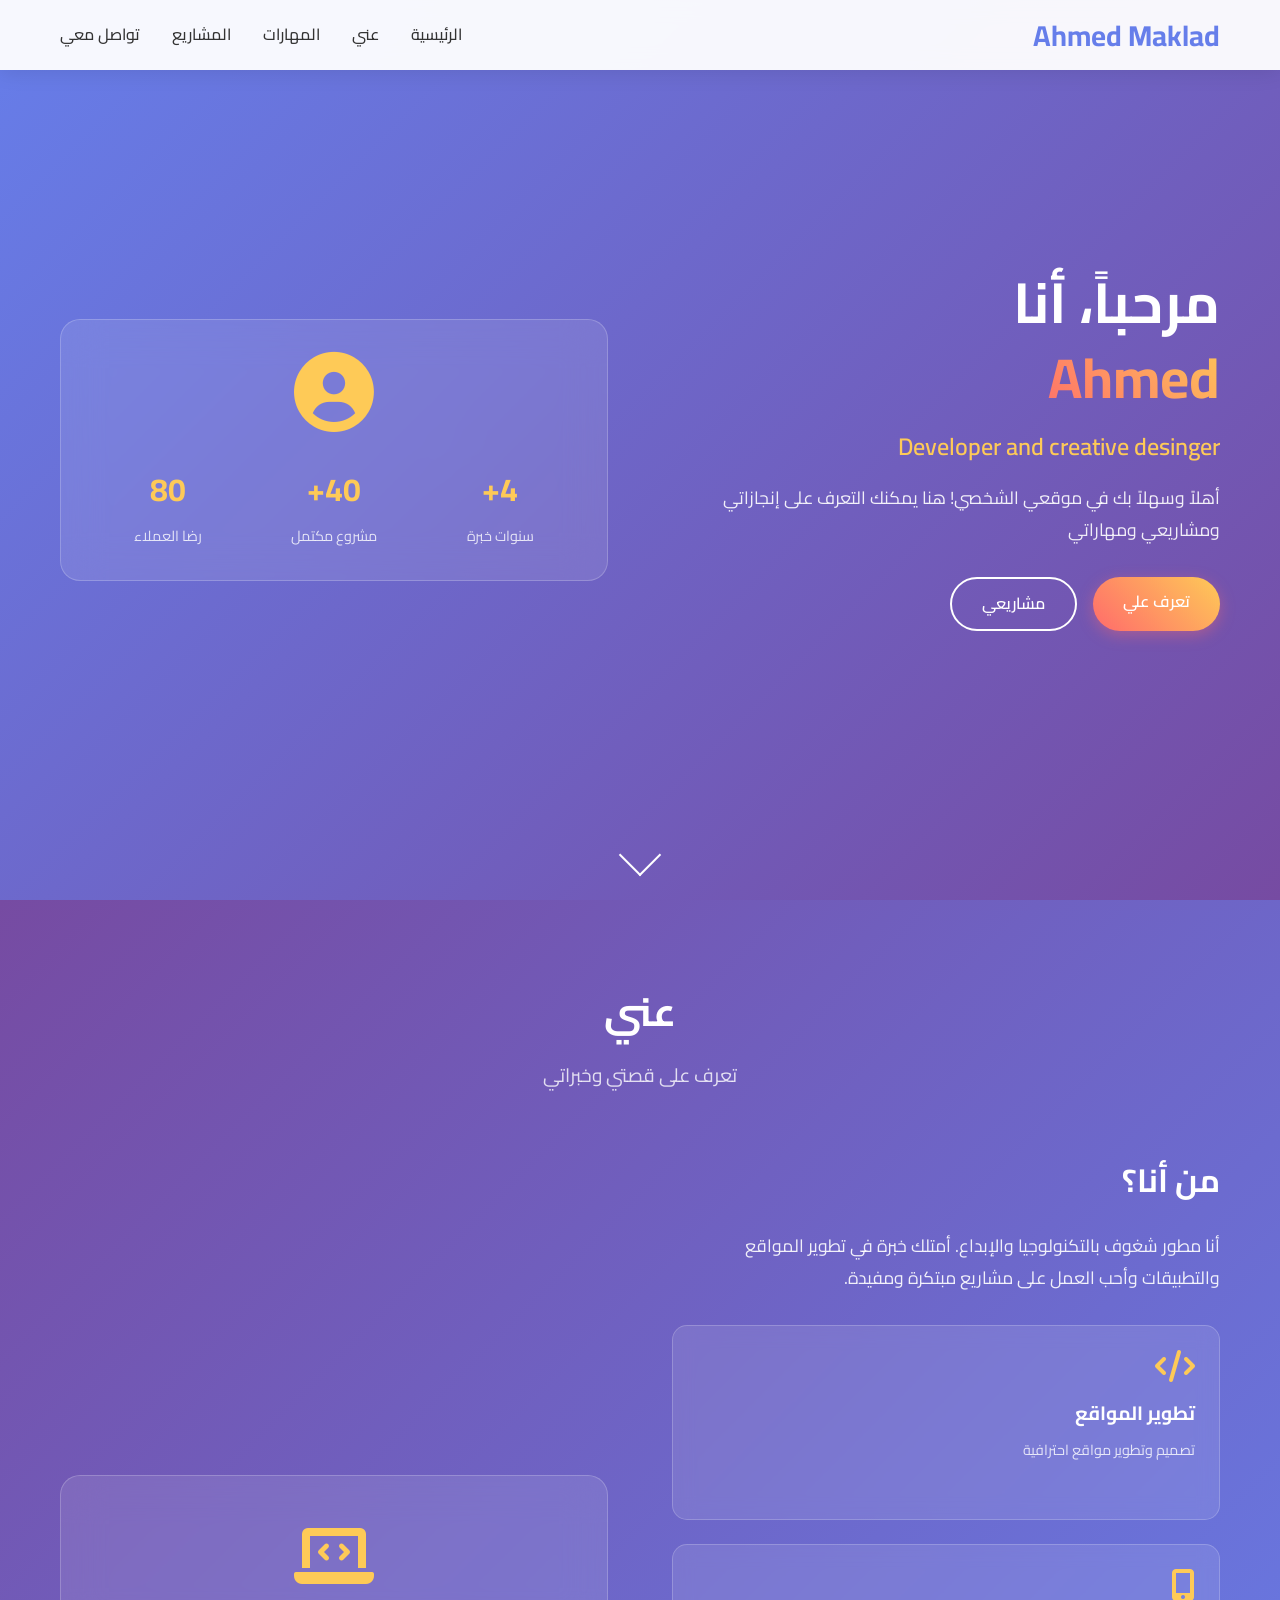
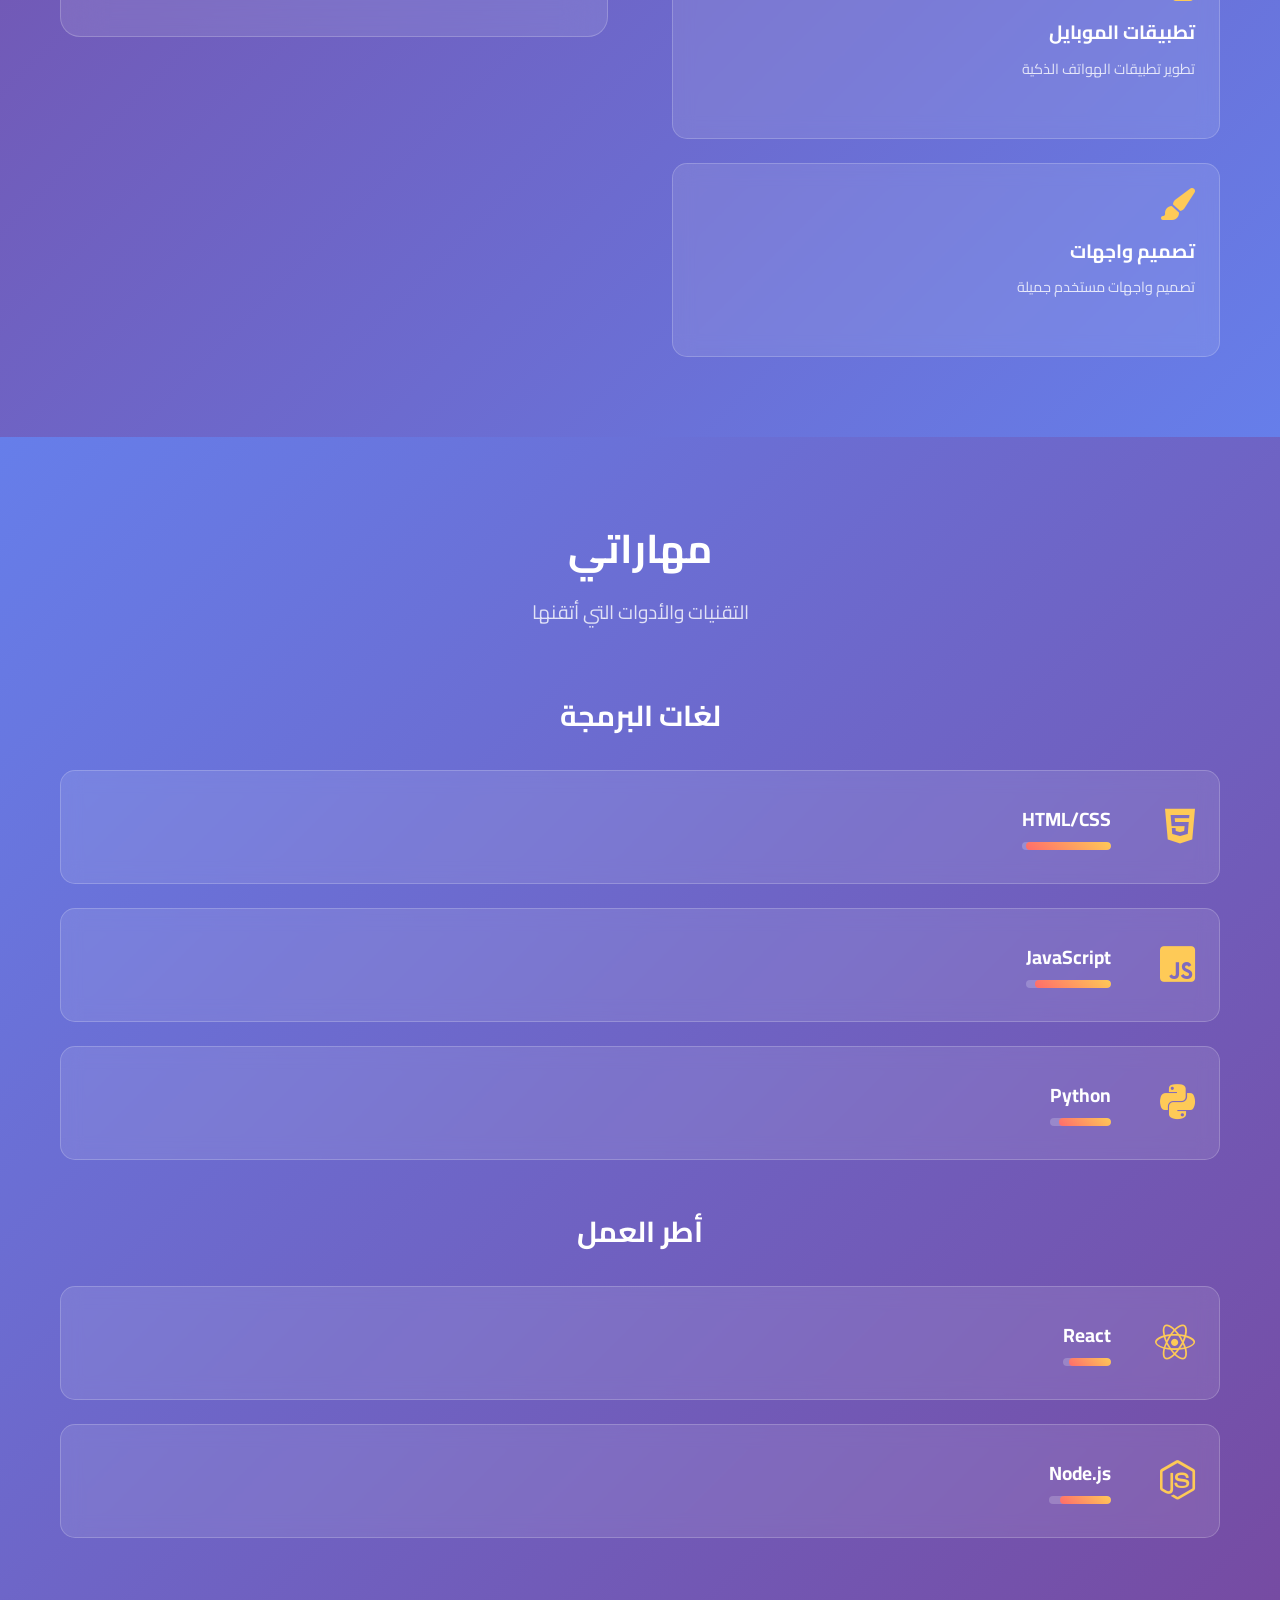
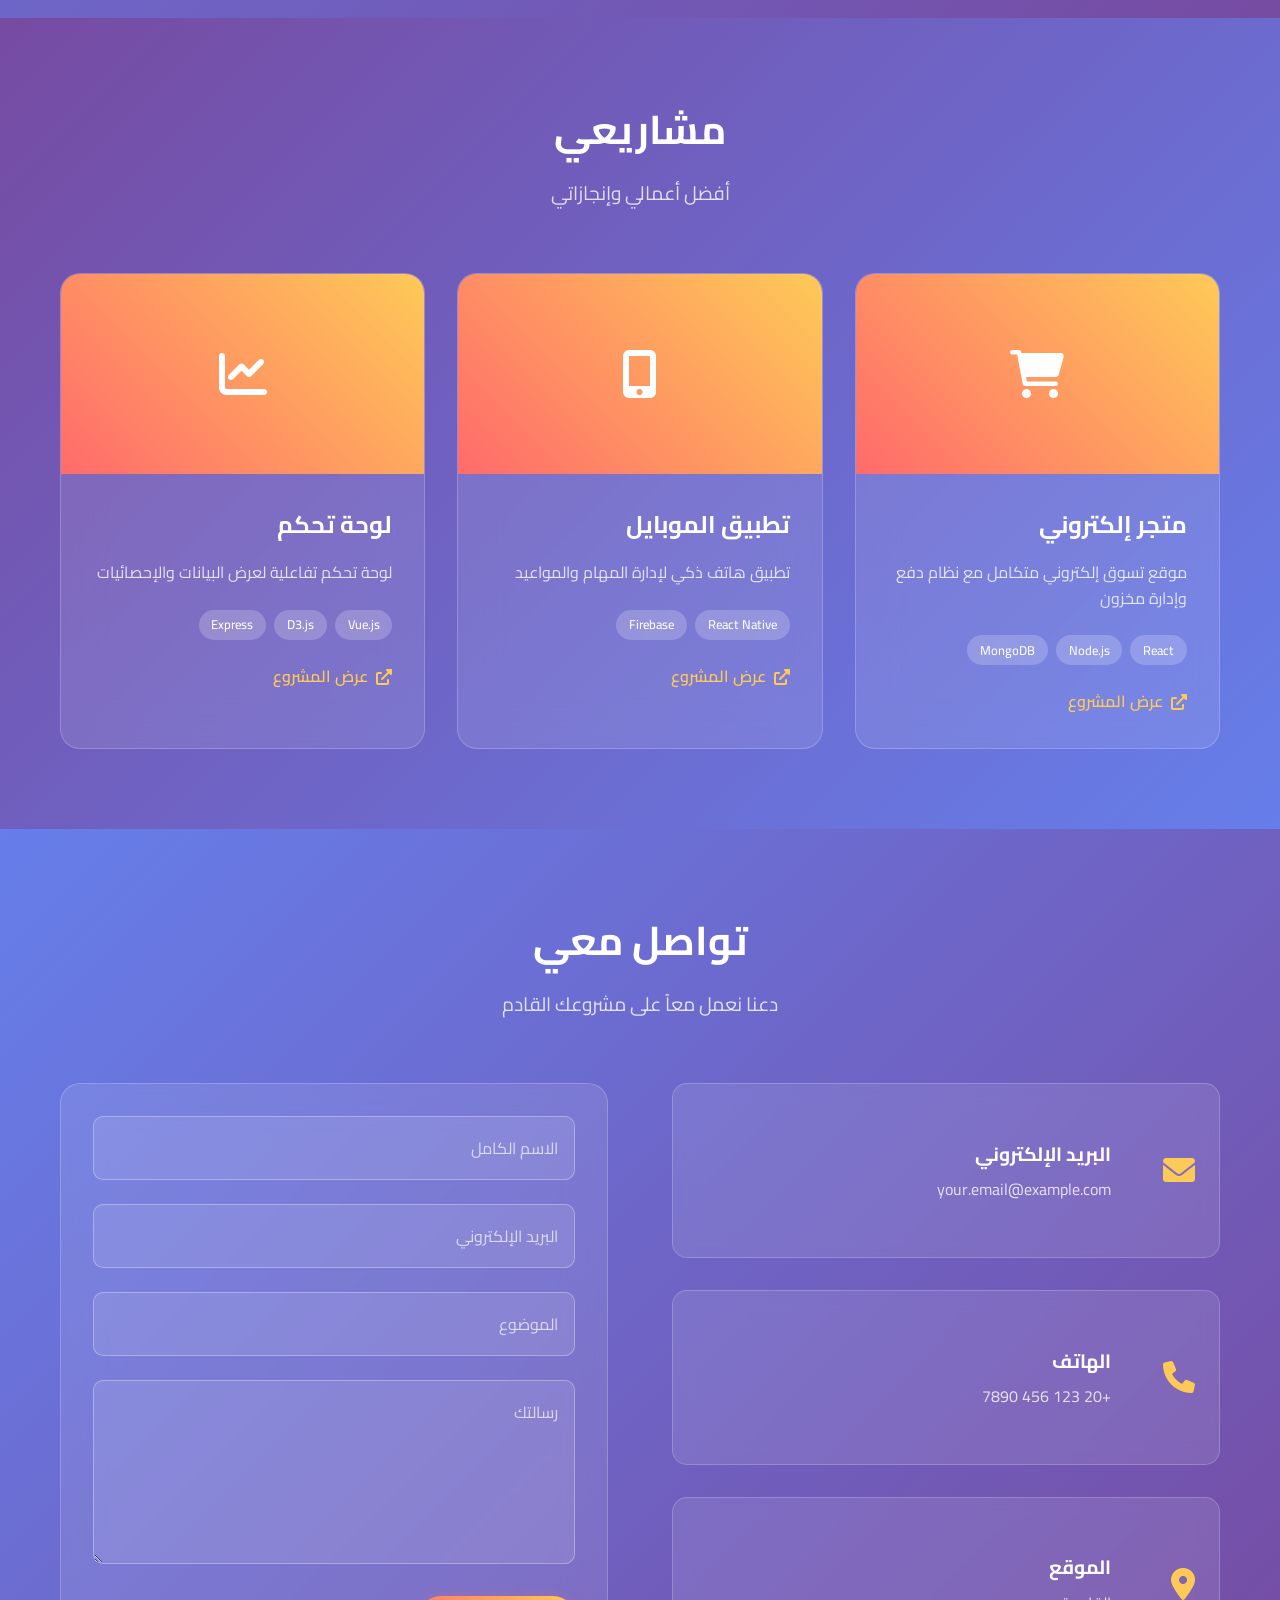
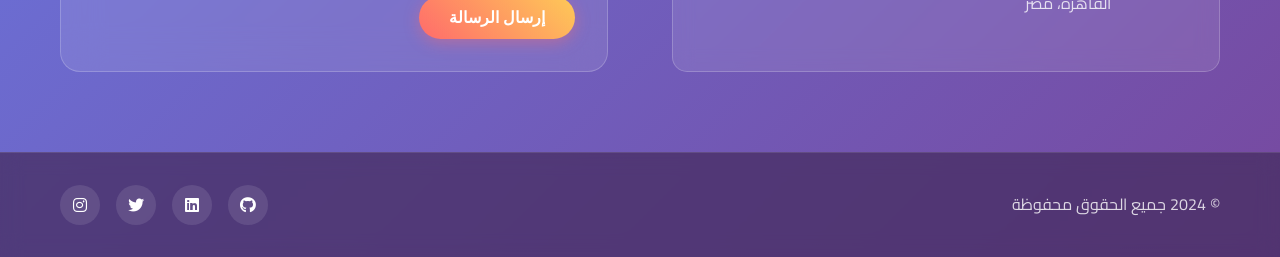
==== index.html @ 23b6686d "Update index.html" ====
<!DOCTYPE html>
<html lang="ar" dir="rtl">
<head>
    <meta charset="UTF-8">
    <meta name="viewport" content="width=device-width, initial-scale=1.0">
    <title> My portofolio </title>
    <link rel="stylesheet" href="style.css">
    <link href="https://cdnjs.cloudflare.com/ajax/libs/font-awesome/6.0.0/css/all.min.css" rel="stylesheet">
    <link href="https://fonts.googleapis.com/css2?family=Cairo:wght@300;400;600;700&display=swap" rel="stylesheet">
</head>
<body>
    <!-- Navigation -->
    <nav class="navbar">
        <div class="nav-container">
            <div class="nav-logo">
                <h2>Ahmed Maklad</h2>
            </div>
            <ul class="nav-menu">
                <li class="nav-item">
                    <a href="#home" class="nav-link">الرئيسية</a>
                </li>
                <li class="nav-item">
                    <a href="#about" class="nav-link">عني</a>
                </li>
                <li class="nav-item">
                    <a href="#skills" class="nav-link">المهارات</a>
                </li>
                <li class="nav-item">
                    <a href="#projects" class="nav-link">المشاريع</a>
                </li>
                <li class="nav-item">
                    <a href="#contact" class="nav-link">تواصل معي</a>
                </li>
            </ul>
            <div class="hamburger">
                <span class="bar"></span>
                <span class="bar"></span>
                <span class="bar"></span>
            </div>
        </div>
    </nav>

    <!-- Hero Section -->
    <section id="home" class="hero">
        <div class="hero-container">
            <div class="hero-content">
                <div class="hero-text">
                    <h1 class="hero-title">
                        <span class="typing-text">Welcome, I'm </span>
                        <span class="highlight">ِAhmed</span>
                    </h1>
                    <p class="hero-subtitle">Developer and creative desinger</p>
                    <p class="hero-description">
                        أهلاً وسهلاً بك في موقعي الشخصي! هنا يمكنك التعرف على إنجازاتي ومشاريعي ومهاراتي
                    </p>
                    <div class="hero-buttons">
                        <a href="#about" class="btn btn-primary">تعرف علي</a>
                        <a href="#projects" class="btn btn-secondary">مشاريعي</a>
                    </div>
                </div>
                <div class="hero-image">
                    <div class="profile-card">
                        <div class="profile-image">
                            <i class="fas fa-user-circle"></i>
                        </div>
                        <div class="profile-stats">
                            <div class="stat">
                                <span class="stat-number">5+</span>
                                <span class="stat-label">سنوات خبرة</span>
                            </div>
                            <div class="stat">
                                <span class="stat-number">50+</span>
                                <span class="stat-label">مشروع مكتمل</span>
                            </div>
                            <div class="stat">
                                <span class="stat-number">100%</span>
                                <span class="stat-label">رضا العملاء</span>
                            </div>
                        </div>
                    </div>
                </div>
            </div>
        </div>
        <div class="scroll-indicator">
            <div class="scroll-arrow"></div>
        </div>
    </section>

    <!-- About Section -->
    <section id="about" class="about">
        <div class="container">
            <div class="section-header">
                <h2 class="section-title">عني</h2>
                <p class="section-subtitle">تعرف على قصتي وخبراتي</p>
            </div>
            <div class="about-content">
                <div class="about-text">
                    <h3>من أنا؟</h3>
                    <p>
                        أنا مطور شغوف بالتكنولوجيا والإبداع. أمتلك خبرة في تطوير المواقع والتطبيقات
                        وأحب العمل على مشاريع مبتكرة ومفيدة.
                    </p>
                    <div class="about-features">
                        <div class="feature">
                            <i class="fas fa-code"></i>
                            <h4>تطوير المواقع</h4>
                            <p>تصميم وتطوير مواقع احترافية</p>
                        </div>
                        <div class="feature">
                            <i class="fas fa-mobile-alt"></i>
                            <h4>تطبيقات الموبايل</h4>
                            <p>تطوير تطبيقات الهواتف الذكية</p>
                        </div>
                        <div class="feature">
                            <i class="fas fa-paint-brush"></i>
                            <h4>تصميم واجهات</h4>
                            <p>تصميم واجهات مستخدم جميلة</p>
                        </div>
                    </div>
                </div>
                <div class="about-image">
                    <div class="image-container">
                        <div class="floating-card">
                            <i class="fas fa-laptop-code"></i>
                        </div>
                    </div>
                </div>
            </div>
        </div>
    </section>

    <!-- Skills Section -->
    <section id="skills" class="skills">
        <div class="container">
            <div class="section-header">
                <h2 class="section-title">مهاراتي</h2>
                <p class="section-subtitle">التقنيات والأدوات التي أتقنها</p>
            </div>
            <div class="skills-grid">
                <div class="skill-category">
                    <h3>لغات البرمجة</h3>
                    <div class="skill-items">
                        <div class="skill-item" data-skill="HTML/CSS">
                            <div class="skill-icon">
                                <i class="fab fa-html5"></i>
                            </div>
                            <div class="skill-info">
                                <h4>HTML/CSS</h4>
                                <div class="skill-bar">
                                    <div class="skill-progress" data-percent="95"></div>
                                </div>
                            </div>
                        </div>
                        <div class="skill-item" data-skill="JavaScript">
                            <div class="skill-icon">
                                <i class="fab fa-js-square"></i>
                            </div>
                            <div class="skill-info">
                                <h4>JavaScript</h4>
                                <div class="skill-bar">
                                    <div class="skill-progress" data-percent="90"></div>
                                </div>
                            </div>
                        </div>
                        <div class="skill-item" data-skill="Python">
                            <div class="skill-icon">
                                <i class="fab fa-python"></i>
                            </div>
                            <div class="skill-info">
                                <h4>Python</h4>
                                <div class="skill-bar">
                                    <div class="skill-progress" data-percent="85"></div>
                                </div>
                            </div>
                        </div>
                    </div>
                </div>
                <div class="skill-category">
                    <h3>أطر العمل</h3>
                    <div class="skill-items">
                        <div class="skill-item" data-skill="React">
                            <div class="skill-icon">
                                <i class="fab fa-react"></i>
                            </div>
                            <div class="skill-info">
                                <h4>React</h4>
                                <div class="skill-bar">
                                    <div class="skill-progress" data-percent="88"></div>
                                </div>
                            </div>
                        </div>
                        <div class="skill-item" data-skill="Node.js">
                            <div class="skill-icon">
                                <i class="fab fa-node-js"></i>
                            </div>
                            <div class="skill-info">
                                <h4>Node.js</h4>
                                <div class="skill-bar">
                                    <div class="skill-progress" data-percent="82"></div>
                                </div>
                            </div>
                        </div>
                    </div>
                </div>
            </div>
        </div>
    </section>

    <!-- Projects Section -->
    <section id="projects" class="projects">
        <div class="container">
            <div class="section-header">
                <h2 class="section-title">مشاريعي</h2>
                <p class="section-subtitle">أفضل أعمالي وإنجازاتي</p>
            </div>
            <div class="projects-grid">
                <div class="project-card">
                    <div class="project-image">
                        <i class="fas fa-shopping-cart"></i>
                    </div>
                    <div class="project-content">
                        <h3>متجر إلكتروني</h3>
                        <p>موقع تسوق إلكتروني متكامل مع نظام دفع وإدارة مخزون</p>
                        <div class="project-tech">
                            <span class="tech-tag">React</span>
                            <span class="tech-tag">Node.js</span>
                            <span class="tech-tag">MongoDB</span>
                        </div>
                        <div class="project-links">
                            <a href="#" class="project-link">
                                <i class="fas fa-external-link-alt"></i>
                                عرض المشروع
                            </a>
                        </div>
                    </div>
                </div>
                <div class="project-card">
                    <div class="project-image">
                        <i class="fas fa-mobile-alt"></i>
                    </div>
                    <div class="project-content">
                        <h3>تطبيق الموبايل</h3>
                        <p>تطبيق هاتف ذكي لإدارة المهام والمواعيد</p>
                        <div class="project-tech">
                            <span class="tech-tag">React Native</span>
                            <span class="tech-tag">Firebase</span>
                        </div>
                        <div class="project-links">
                            <a href="#" class="project-link">
                                <i class="fas fa-external-link-alt"></i>
                                عرض المشروع
                            </a>
                        </div>
                    </div>
                </div>
                <div class="project-card">
                    <div class="project-image">
                        <i class="fas fa-chart-line"></i>
                    </div>
                    <div class="project-content">
                        <h3>لوحة تحكم</h3>
                        <p>لوحة تحكم تفاعلية لعرض البيانات والإحصائيات</p>
                        <div class="project-tech">
                            <span class="tech-tag">Vue.js</span>
                            <span class="tech-tag">D3.js</span>
                            <span class="tech-tag">Express</span>
                        </div>
                        <div class="project-links">
                            <a href="#" class="project-link">
                                <i class="fas fa-external-link-alt"></i>
                                عرض المشروع
                            </a>
                        </div>
                    </div>
                </div>
            </div>
        </div>
    </section>

    <!-- Contact Section -->
    <section id="contact" class="contact">
        <div class="container">
            <div class="section-header">
                <h2 class="section-title">تواصل معي</h2>
                <p class="section-subtitle">دعنا نعمل معاً على مشروعك القادم</p>
            </div>
            <div class="contact-content">
                <div class="contact-info">
                    <div class="contact-item">
                        <div class="contact-icon">
                            <i class="fas fa-envelope"></i>
                        </div>
                        <div class="contact-details">
                            <h4>البريد الإلكتروني</h4>
                            <p>your.email@example.com</p>
                        </div>
                    </div>
                    <div class="contact-item">
                        <div class="contact-icon">
                            <i class="fas fa-phone"></i>
                        </div>
                        <div class="contact-details">
                            <h4>الهاتف</h4>
                            <p>+20 123 456 7890</p>
                        </div>
                    </div>
                    <div class="contact-item">
                        <div class="contact-icon">
                            <i class="fas fa-map-marker-alt"></i>
                        </div>
                        <div class="contact-details">
                            <h4>الموقع</h4>
                            <p>القاهرة، مصر</p>
                        </div>
                    </div>
                </div>
                <div class="contact-form">
                    <form>
                        <div class="form-group">
                            <input type="text" placeholder="الاسم الكامل" required>
                        </div>
                        <div class="form-group">
                            <input type="email" placeholder="البريد الإلكتروني" required>
                        </div>
                        <div class="form-group">
                            <input type="text" placeholder="الموضوع" required>
                        </div>
                        <div class="form-group">
                            <textarea placeholder="رسالتك" rows="5" required></textarea>
                        </div>
                        <button type="submit" class="btn btn-primary">إرسال الرسالة</button>
                    </form>
                </div>
            </div>
        </div>
    </section>

    <!-- Footer -->
    <footer class="footer">
        <div class="container">
            <div class="footer-content">
                <div class="footer-text">
                    <p>&copy; 2024 جميع الحقوق محفوظة</p>
                </div>
                <div class="social-links">
                    <a href="#" class="social-link">
                        <i class="fab fa-github"></i>
                    </a>
                    <a href="#" class="social-link">
                        <i class="fab fa-linkedin"></i>
                    </a>
                    <a href="#" class="social-link">
                        <i class="fab fa-twitter"></i>
                    </a>
                    <a href="#" class="social-link">
                        <i class="fab fa-instagram"></i>
                    </a>
                </div>
            </div>
        </div>
    </footer>

    <script src="script.js"></script>
</body>
</html>
---- style.css ----
/* Reset and Base Styles */
* {
    margin: 0;
    padding: 0;
    box-sizing: border-box;
}

html {
    scroll-behavior: smooth;
}

body {
    font-family: 'Cairo', sans-serif;
    line-height: 1.6;
    color: #333;
    background: linear-gradient(135deg, #667eea 0%, #764ba2 100%);
    overflow-x: hidden;
}

.container {
    max-width: 1200px;
    margin: 0 auto;
    padding: 0 20px;
}

/* Navigation */
.navbar {
    position: fixed;
    top: 0;
    width: 100%;
    background: rgba(255, 255, 255, 0.95);
    backdrop-filter: blur(10px);
    z-index: 1000;
    transition: all 0.3s ease;
    box-shadow: 0 2px 20px rgba(0, 0, 0, 0.1);
}

.nav-container {
    max-width: 1200px;
    margin: 0 auto;
    padding: 0 20px;
    display: flex;
    justify-content: space-between;
    align-items: center;
    height: 70px;
}

.nav-logo h2 {
    color: #667eea;
    font-weight: 700;
    font-size: 1.8rem;
}

.nav-menu {
    display: flex;
    list-style: none;
    gap: 2rem;
}

.nav-link {
    text-decoration: none;
    color: #333;
    font-weight: 500;
    transition: all 0.3s ease;
    position: relative;
}

.nav-link:hover {
    color: #667eea;
}

.nav-link::after {
    content: '';
    position: absolute;
    bottom: -5px;
    left: 0;
    width: 0;
    height: 2px;
    background: #667eea;
    transition: width 0.3s ease;
}

.nav-link:hover::after {
    width: 100%;
}

.hamburger {
    display: none;
    flex-direction: column;
    cursor: pointer;
}

.bar {
    width: 25px;
    height: 3px;
    background: #333;
    margin: 3px 0;
    transition: 0.3s;
}

/* Hero Section */
.hero {
    min-height: 100vh;
    display: flex;
    align-items: center;
    position: relative;
    background: linear-gradient(135deg, #667eea 0%, #764ba2 100%);
    overflow: hidden;
}

.hero::before {
    content: '';
    position: absolute;
    top: 0;
    left: 0;
    right: 0;
    bottom: 0;
    background: url('data:image/svg+xml,<svg xmlns="http://www.w3.org/2000/svg" viewBox="0 0 100 100"><defs><pattern id="grain" width="100" height="100" patternUnits="userSpaceOnUse"><circle cx="50" cy="50" r="1" fill="rgba(255,255,255,0.1)"/></pattern></defs><rect width="100" height="100" fill="url(%23grain)"/></svg>');
    opacity: 0.3;
}

.hero-container {
    max-width: 1200px;
    margin: 0 auto;
    padding: 0 20px;
    position: relative;
    z-index: 2;
}

.hero-content {
    display: grid;
    grid-template-columns: 1fr 1fr;
    gap: 4rem;
    align-items: center;
}

.hero-title {
    font-size: 3.5rem;
    font-weight: 700;
    margin-bottom: 1rem;
    color: white;
    line-height: 1.2;
}

.typing-text {
    display: block;
    margin-bottom: 0.5rem;
}

.highlight {
    background: linear-gradient(45deg, #ff6b6b, #feca57);
    -webkit-background-clip: text;
    -webkit-text-fill-color: transparent;
    background-clip: text;
    animation: glow 2s ease-in-out infinite alternate;
}

@keyframes glow {
    from {
        filter: drop-shadow(0 0 5px rgba(255, 107, 107, 0.5));
    }
    to {
        filter: drop-shadow(0 0 20px rgba(255, 107, 107, 0.8));
    }
}

.hero-subtitle {
    font-size: 1.5rem;
    color: #feca57;
    margin-bottom: 1rem;
    font-weight: 600;
}

.hero-description {
    font-size: 1.1rem;
    color: rgba(255, 255, 255, 0.9);
    margin-bottom: 2rem;
    line-height: 1.8;
}

.hero-buttons {
    display: flex;
    gap: 1rem;
}

.btn {
    padding: 12px 30px;
    border: none;
    border-radius: 50px;
    text-decoration: none;
    font-weight: 600;
    font-size: 1rem;
    transition: all 0.3s ease;
    cursor: pointer;
    display: inline-block;
    text-align: center;
}

.btn-primary {
    background: linear-gradient(45deg, #ff6b6b, #feca57);
    color: white;
    box-shadow: 0 4px 15px rgba(255, 107, 107, 0.4);
}

.btn-primary:hover {
    transform: translateY(-3px);
    box-shadow: 0 8px 25px rgba(255, 107, 107, 0.6);
}

.btn-secondary {
    background: transparent;
    color: white;
    border: 2px solid white;
}

.btn-secondary:hover {
    background: white;
    color: #667eea;
    transform: translateY(-3px);
}

/* Profile Card */
.profile-card {
    background: rgba(255, 255, 255, 0.1);
    backdrop-filter: blur(20px);
    border-radius: 20px;
    padding: 2rem;
    text-align: center;
    border: 1px solid rgba(255, 255, 255, 0.2);
    animation: float 6s ease-in-out infinite;
}

@keyframes float {
    0%, 100% {
        transform: translateY(0px);
    }
    50% {
        transform: translateY(-20px);
    }
}

.profile-image {
    margin-bottom: 2rem;
}

.profile-image i {
    font-size: 5rem;
    color: #feca57;
    animation: pulse 2s infinite;
}

@keyframes pulse {
    0% {
        transform: scale(1);
    }
    50% {
        transform: scale(1.1);
    }
    100% {
        transform: scale(1);
    }
}

.profile-stats {
    display: grid;
    grid-template-columns: repeat(3, 1fr);
    gap: 1rem;
}

.stat {
    text-align: center;
}

.stat-number {
    display: block;
    font-size: 2rem;
    font-weight: 700;
    color: #feca57;
    margin-bottom: 0.5rem;
}

.stat-label {
    font-size: 0.9rem;
    color: rgba(255, 255, 255, 0.8);
}

/* Scroll Indicator */
.scroll-indicator {
    position: absolute;
    bottom: 30px;
    left: 50%;
    transform: translateX(-50%);
    animation: bounce 2s infinite;
}

.scroll-arrow {
    width: 30px;
    height: 30px;
    border: 2px solid white;
    border-top: none;
    border-left: none;
    transform: rotate(45deg);
}

@keyframes bounce {
    0%, 20%, 50%, 80%, 100% {
        transform: translateX(-50%) translateY(0);
    }
    40% {
        transform: translateX(-50%) translateY(-10px);
    }
    60% {
        transform: translateX(-50%) translateY(-5px);
    }
}

/* Section Styles */
section {
    padding: 80px 0;
}

.section-header {
    text-align: center;
    margin-bottom: 4rem;
}

.section-title {
    font-size: 2.5rem;
    font-weight: 700;
    color: white;
    margin-bottom: 1rem;
}

.section-subtitle {
    font-size: 1.2rem;
    color: rgba(255, 255, 255, 0.8);
}

/* About Section */
.about {
    background: linear-gradient(135deg, #764ba2 0%, #667eea 100%);
}

.about-content {
    display: grid;
    grid-template-columns: 1fr 1fr;
    gap: 4rem;
    align-items: center;
}

.about-text h3 {
    font-size: 2rem;
    color: white;
    margin-bottom: 1.5rem;
}

.about-text p {
    font-size: 1.1rem;
    color: rgba(255, 255, 255, 0.9);
    margin-bottom: 2rem;
    line-height: 1.8;
}

.about-features {
    display: grid;
    gap: 1.5rem;
}

.feature {
    background: rgba(255, 255, 255, 0.1);
    padding: 1.5rem;
    border-radius: 15px;
    backdrop-filter: blur(10px);
    border: 1px solid rgba(255, 255, 255, 0.2);
    transition: transform 0.3s ease;
}

.feature:hover {
    transform: translateY(-5px);
}

.feature i {
    font-size: 2rem;
    color: #feca57;
    margin-bottom: 1rem;
}

.feature h4 {
    color: white;
    margin-bottom: 0.5rem;
    font-size: 1.2rem;
}

.feature p {
    color: rgba(255, 255, 255, 0.8);
    font-size: 0.9rem;
}

.floating-card {
    background: rgba(255, 255, 255, 0.1);
    backdrop-filter: blur(20px);
    border-radius: 20px;
    padding: 3rem;
    text-align: center;
    border: 1px solid rgba(255, 255, 255, 0.2);
    animation: float 6s ease-in-out infinite;
}

.floating-card i {
    font-size: 4rem;
    color: #feca57;
}

/* Skills Section */
.skills {
    background: linear-gradient(135deg, #667eea 0%, #764ba2 100%);
}

.skills-grid {
    display: grid;
    gap: 3rem;
}

.skill-category h3 {
    color: white;
    font-size: 1.8rem;
    margin-bottom: 2rem;
    text-align: center;
}

.skill-items {
    display: grid;
    gap: 1.5rem;
}

.skill-item {
    background: rgba(255, 255, 255, 0.1);
    backdrop-filter: blur(10px);
    border-radius: 15px;
    padding: 1.5rem;
    border: 1px solid rgba(255, 255, 255, 0.2);
    display: flex;
    align-items: center;
    gap: 1.5rem;
    transition: transform 0.3s ease;
}

.skill-item:hover {
    transform: translateX(10px);
}

.skill-icon {
    font-size: 2.5rem;
    color: #feca57;
    min-width: 60px;
}

.skill-info h4 {
    color: white;
    margin-bottom: 0.5rem;
    font-size: 1.2rem;
}

.skill-bar {
    width: 100%;
    height: 8px;
    background: rgba(255, 255, 255, 0.2);
    border-radius: 4px;
    overflow: hidden;
}

.skill-progress {
    height: 100%;
    background: linear-gradient(45deg, #ff6b6b, #feca57);
    border-radius: 4px;
    width: 0;
    transition: width 1.5s ease;
}

/* Projects Section */
.projects {
    background: linear-gradient(135deg, #764ba2 0%, #667eea 100%);
}

.projects-grid {
    display: grid;
    grid-template-columns: repeat(auto-fit, minmax(350px, 1fr));
    gap: 2rem;
}

.project-card {
    background: rgba(255, 255, 255, 0.1);
    backdrop-filter: blur(20px);
    border-radius: 20px;
    overflow: hidden;
    border: 1px solid rgba(255, 255, 255, 0.2);
    transition: all 0.3s ease;
}

.project-card:hover {
    transform: translateY(-10px);
    box-shadow: 0 20px 40px rgba(0, 0, 0, 0.3);
}

.project-image {
    height: 200px;
    background: linear-gradient(45deg, #ff6b6b, #feca57);
    display: flex;
    align-items: center;
    justify-content: center;
}

.project-image i {
    font-size: 3rem;
    color: white;
}

.project-content {
    padding: 2rem;
}

.project-content h3 {
    color: white;
    font-size: 1.5rem;
    margin-bottom: 1rem;
}

.project-content p {
    color: rgba(255, 255, 255, 0.8);
    margin-bottom: 1.5rem;
    line-height: 1.6;
}

.project-tech {
    display: flex;
    flex-wrap: wrap;
    gap: 0.5rem;
    margin-bottom: 1.5rem;
}

.tech-tag {
    background: rgba(255, 255, 255, 0.2);
    color: white;
    padding: 0.3rem 0.8rem;
    border-radius: 20px;
    font-size: 0.8rem;
    font-weight: 500;
}

.project-link {
    color: #feca57;
    text-decoration: none;
    font-weight: 600;
    display: inline-flex;
    align-items: center;
    gap: 0.5rem;
    transition: color 0.3s ease;
}

.project-link:hover {
    color: #ff6b6b;
}

/* Contact Section */
.contact {
    background: linear-gradient(135deg, #667eea 0%, #764ba2 100%);
}

.contact-content {
    display: grid;
    grid-template-columns: 1fr 1fr;
    gap: 4rem;
}

.contact-info {
    display: grid;
    gap: 2rem;
}

.contact-item {
    display: flex;
    align-items: center;
    gap: 1.5rem;
    background: rgba(255, 255, 255, 0.1);
    backdrop-filter: blur(10px);
    border-radius: 15px;
    padding: 1.5rem;
    border: 1px solid rgba(255, 255, 255, 0.2);
    transition: transform 0.3s ease;
}

.contact-item:hover {
    transform: translateX(10px);
}

.contact-icon {
    font-size: 2rem;
    color: #feca57;
    min-width: 60px;
}

.contact-details h4 {
    color: white;
    margin-bottom: 0.5rem;
    font-size: 1.2rem;
}

.contact-details p {
    color: rgba(255, 255, 255, 0.8);
}

.contact-form {
    background: rgba(255, 255, 255, 0.1);
    backdrop-filter: blur(20px);
    border-radius: 20px;
    padding: 2rem;
    border: 1px solid rgba(255, 255, 255, 0.2);
}

.form-group {
    margin-bottom: 1.5rem;
}

.form-group input,
.form-group textarea {
    width: 100%;
    padding: 1rem;
    border: 1px solid rgba(255, 255, 255, 0.3);
    border-radius: 10px;
    background: rgba(255, 255, 255, 0.1);
    color: white;
    font-family: 'Cairo', sans-serif;
    font-size: 1rem;
    transition: all 0.3s ease;
}

.form-group input::placeholder,
.form-group textarea::placeholder {
    color: rgba(255, 255, 255, 0.7);
}

.form-group input:focus,
.form-group textarea:focus {
    outline: none;
    border-color: #feca57;
    background: rgba(255, 255, 255, 0.2);
}

/* Footer */
.footer {
    background: rgba(0, 0, 0, 0.3);
    backdrop-filter: blur(10px);
    padding: 2rem 0;
    border-top: 1px solid rgba(255, 255, 255, 0.1);
}

.footer-content {
    display: flex;
    justify-content: space-between;
    align-items: center;
}

.footer-text p {
    color: rgba(255, 255, 255, 0.8);
}

.social-links {
    display: flex;
    gap: 1rem;
}

.social-link {
    width: 40px;
    height: 40px;
    background: rgba(255, 255, 255, 0.1);
    border-radius: 50%;
    display: flex;
    align-items: center;
    justify-content: center;
    color: white;
    text-decoration: none;
    transition: all 0.3s ease;
}

.social-link:hover {
    background: #feca57;
    transform: translateY(-3px);
}

/* Responsive Design */
@media (max-width: 768px) {
    .hamburger {
        display: flex;
    }
    
    .nav-menu {
        position: fixed;
        left: -100%;
        top: 70px;
        flex-direction: column;
        background-color: rgba(255, 255, 255, 0.95);
        width: 100%;
        text-align: center;
        transition: 0.3s;
        box-shadow: 0 10px 27px rgba(0, 0, 0, 0.05);
        padding: 2rem 0;
    }
    
    .nav-menu.active {
        left: 0;
    }
    
    .hero-content {
        grid-template-columns: 1fr;
        text-align: center;
    }
    
    .hero-title {
        font-size: 2.5rem;
    }
    
    .about-content {
        grid-template-columns: 1fr;
    }
    
    .contact-content {
        grid-template-columns: 1fr;
    }
    
    .projects-grid {
        grid-template-columns: 1fr;
    }
    
    .footer-content {
        flex-direction: column;
        gap: 1rem;
        text-align: center;
    }
}

/* Animations */
@keyframes fadeInUp {
    from {
        opacity: 0;
        transform: translateY(30px);
    }
    to {
        opacity: 1;
        transform: translateY(0);
    }
}

@keyframes fadeInLeft {
    from {
        opacity: 0;
        transform: translateX(-30px);
    }
    to {
        opacity: 1;
        transform: translateX(0);
    }
}

@keyframes fadeInRight {
    from {
        opacity: 0;
        transform: translateX(30px);
    }
    to {
        opacity: 1;
        transform: translateX(0);
    }
}

/* Animation classes */
.fade-in-up {
    animation: fadeInUp 0.8s ease forwards;
}

.fade-in-left {
    animation: fadeInLeft 0.8s ease forwards;
}

.fade-in-right {
    animation: fadeInRight 0.8s ease forwards;
}

/* Scroll animations */
.skill-progress.animate {
    width: var(--percent);
}

/* Loading animation */
.loading {
    opacity: 0;
    transform: translateY(20px);
    transition: all 0.6s ease;
}

.loading.loaded {
    opacity: 1;
    transform: translateY(0);
}
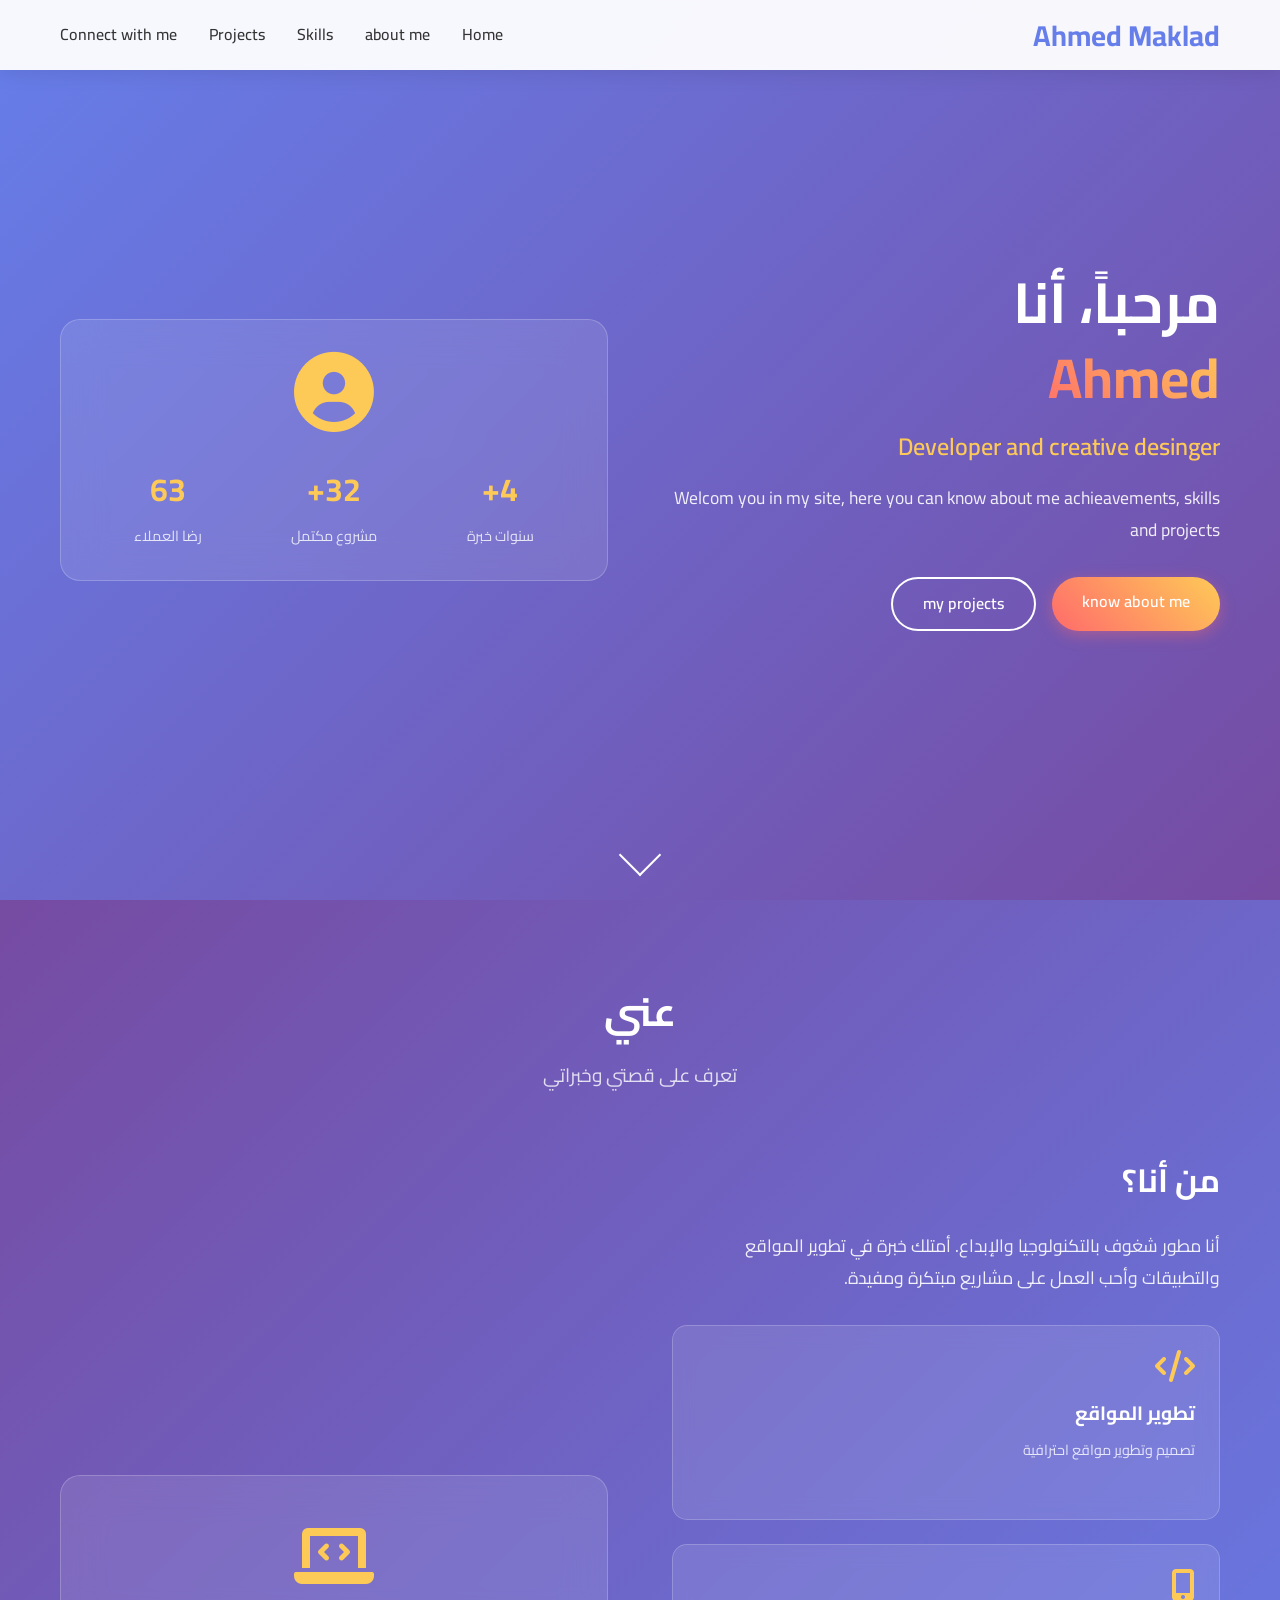
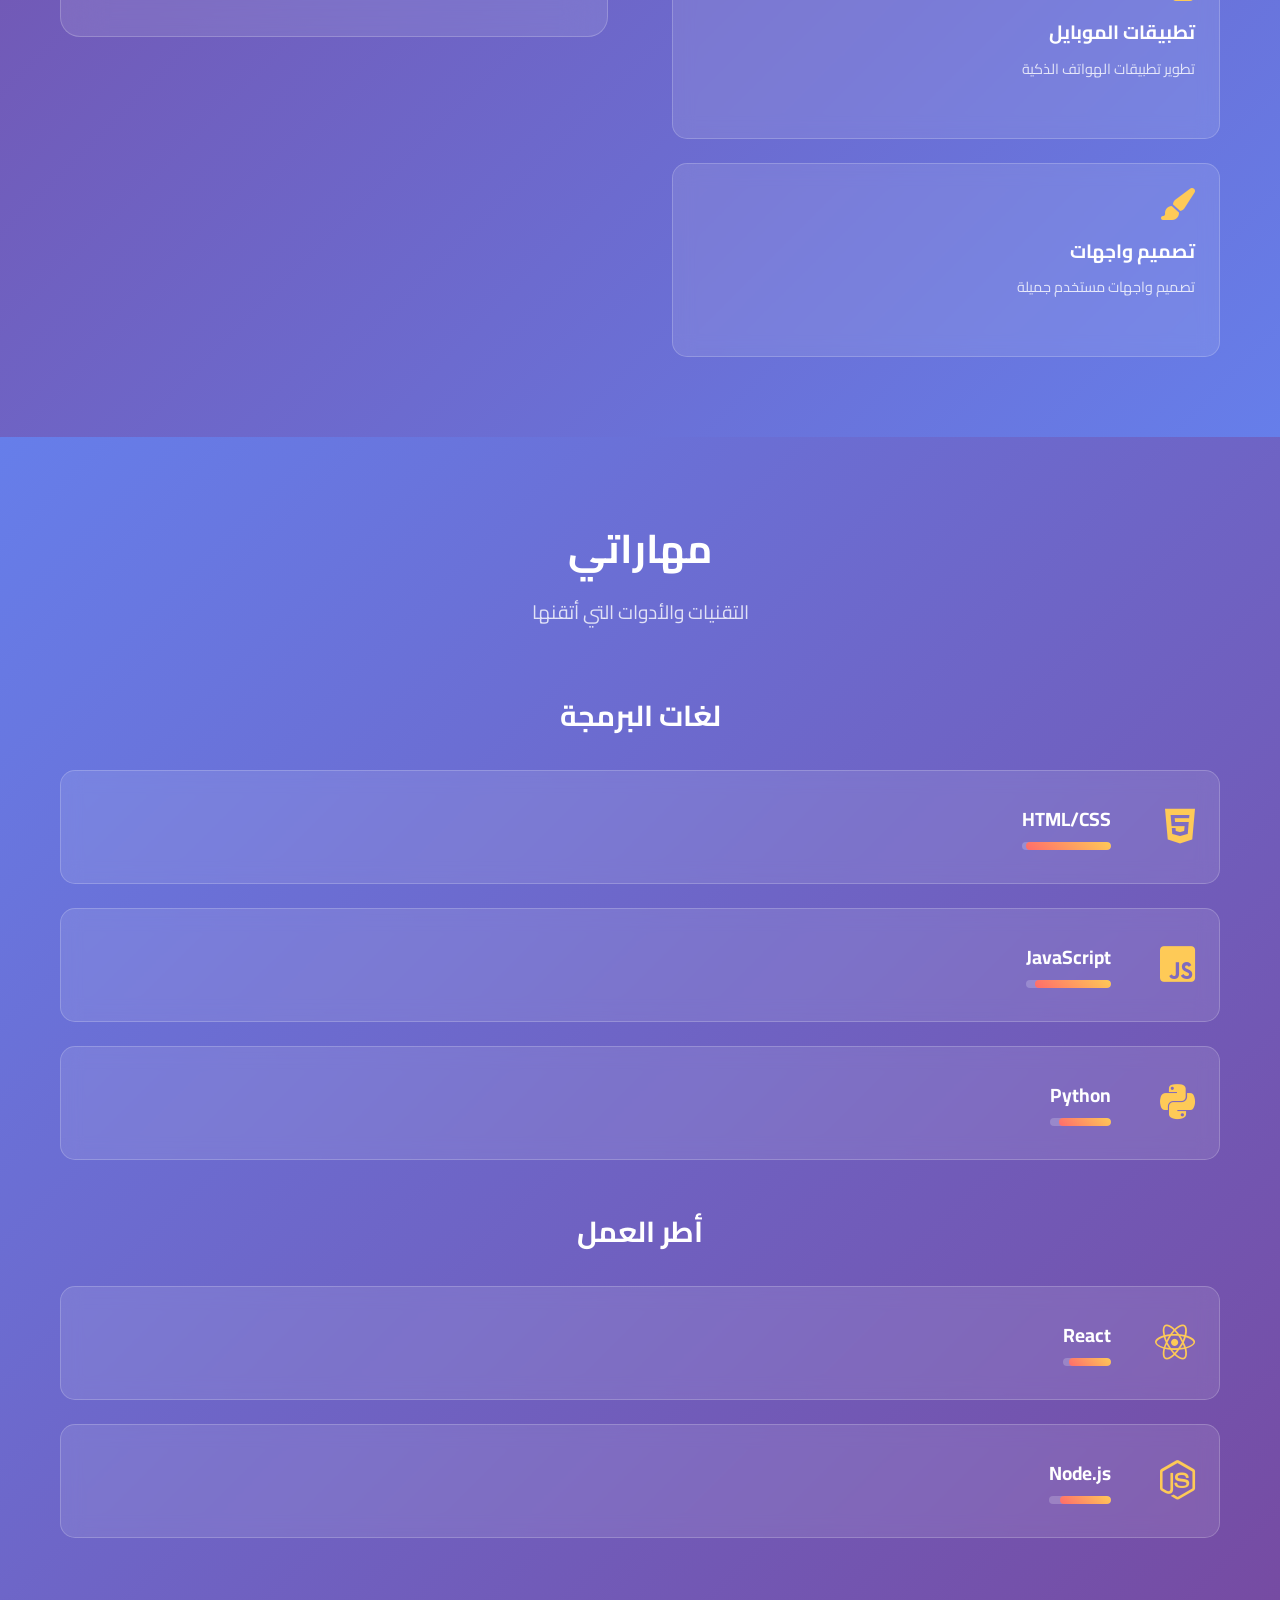
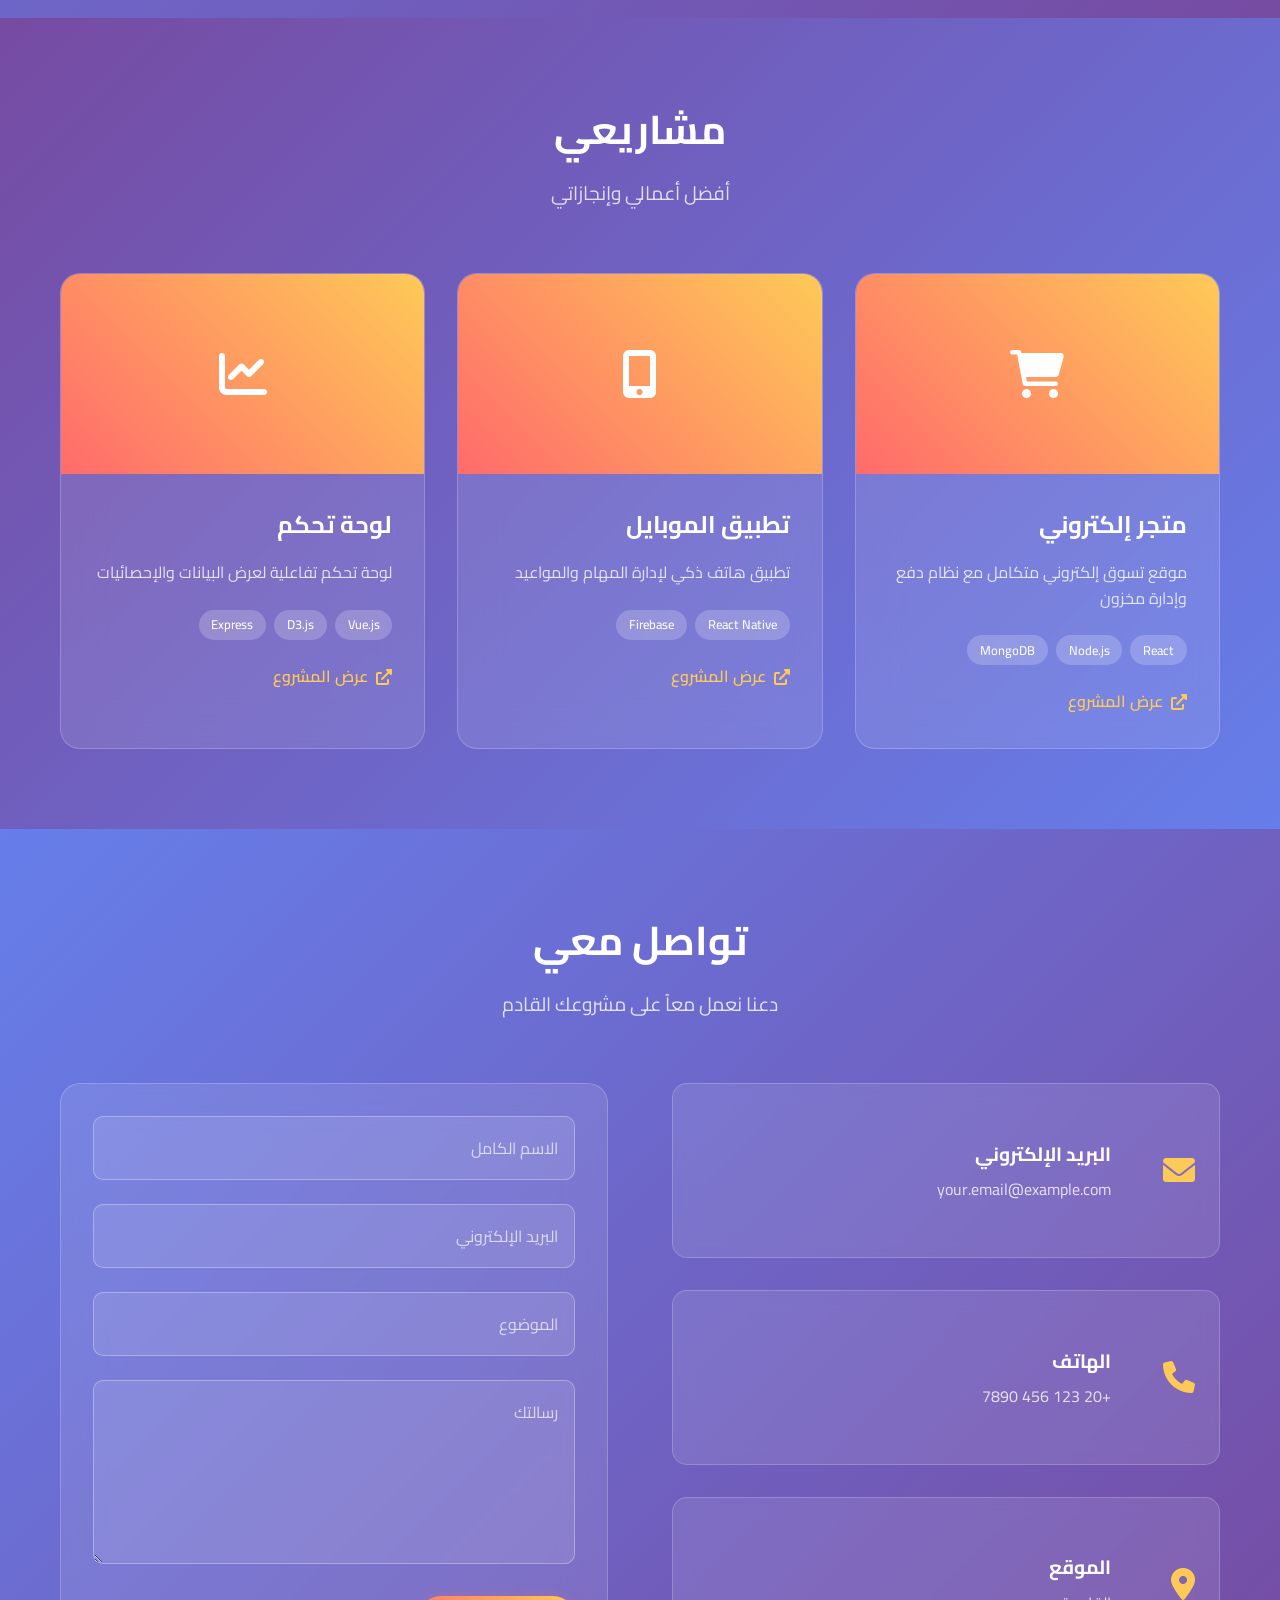
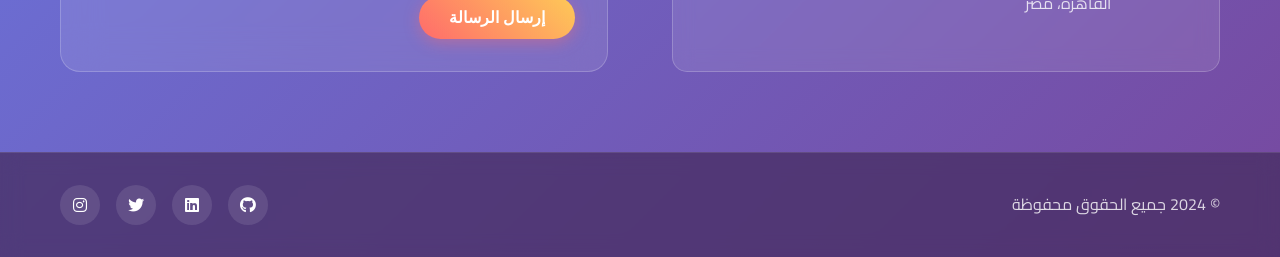
==== commit 9d1c3488: "Update index.html" ====
--- a/index.html
+++ b/index.html
@@ -17,19 +17,19 @@
             </div>
             <ul class="nav-menu">
                 <li class="nav-item">
-                    <a href="#home" class="nav-link">الرئيسية</a>
-                </li>
-                <li class="nav-item">
-                    <a href="#about" class="nav-link">عني</a>
-                </li>
-                <li class="nav-item">
-                    <a href="#skills" class="nav-link">المهارات</a>
-                </li>
-                <li class="nav-item">
-                    <a href="#projects" class="nav-link">المشاريع</a>
-                </li>
-                <li class="nav-item">
-                    <a href="#contact" class="nav-link">تواصل معي</a>
+                    <a href="#home" class="nav-link">Home</a>
+                </li>
+                <li class="nav-item">
+                    <a href="#about" class="nav-link">about me</a>
+                </li>
+                <li class="nav-item">
+                    <a href="#skills" class="nav-link">Skills</a>
+                </li>
+                <li class="nav-item">
+                    <a href="#projects" class="nav-link">Projects</a>
+                </li>
+                <li class="nav-item">
+                    <a href="#contact" class="nav-link"> Connect with me </a>
                 </li>
             </ul>
             <div class="hamburger">
@@ -51,11 +51,11 @@
                     </h1>
                     <p class="hero-subtitle">Developer and creative desinger</p>
                     <p class="hero-description">
-                        أهلاً وسهلاً بك في موقعي الشخصي! هنا يمكنك التعرف على إنجازاتي ومشاريعي ومهاراتي
+                        Welcom you in my site, here you can know about me achieavements, skills and projects
                     </p>
                     <div class="hero-buttons">
-                        <a href="#about" class="btn btn-primary">تعرف علي</a>
-                        <a href="#projects" class="btn btn-secondary">مشاريعي</a>
+                        <a href="#about" class="btn btn-primary">know about me</a>
+                        <a href="#projects" class="btn btn-secondary">my projects</a>
                     </div>
                 </div>
                 <div class="hero-image">
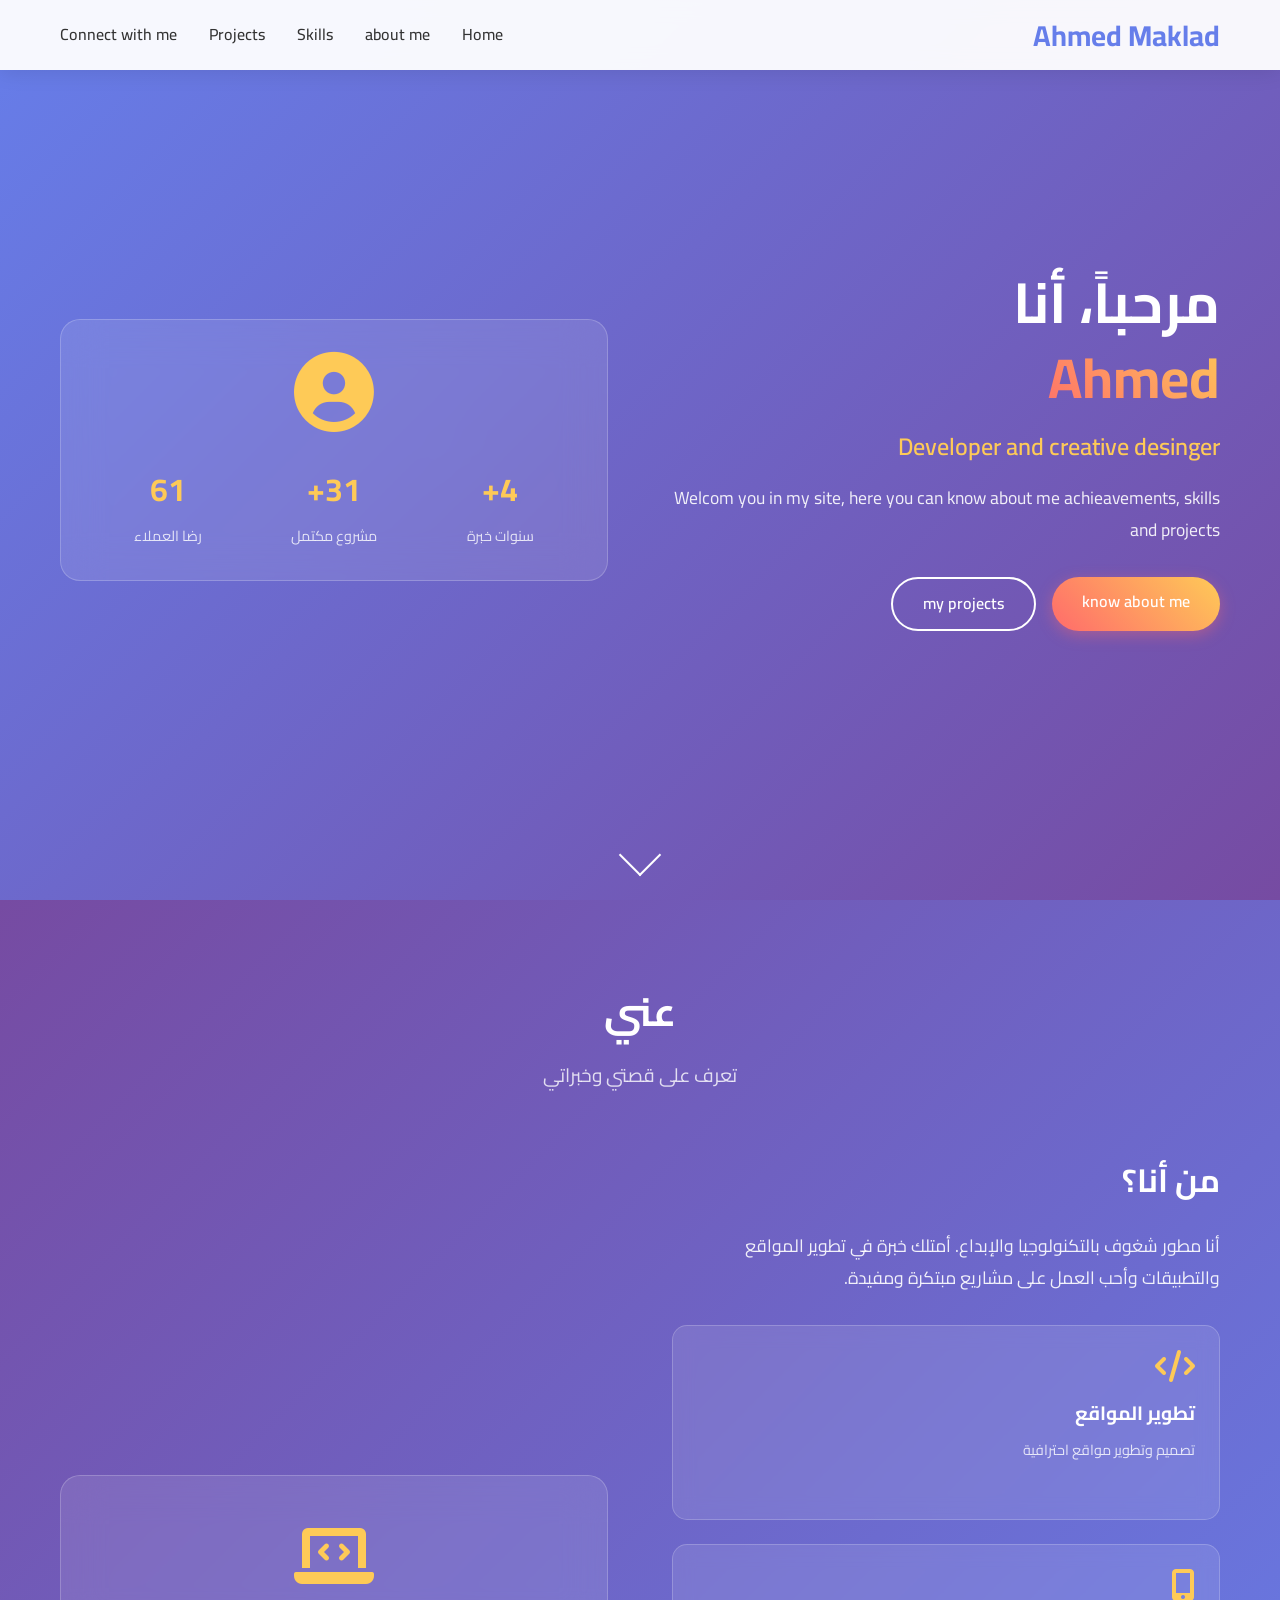
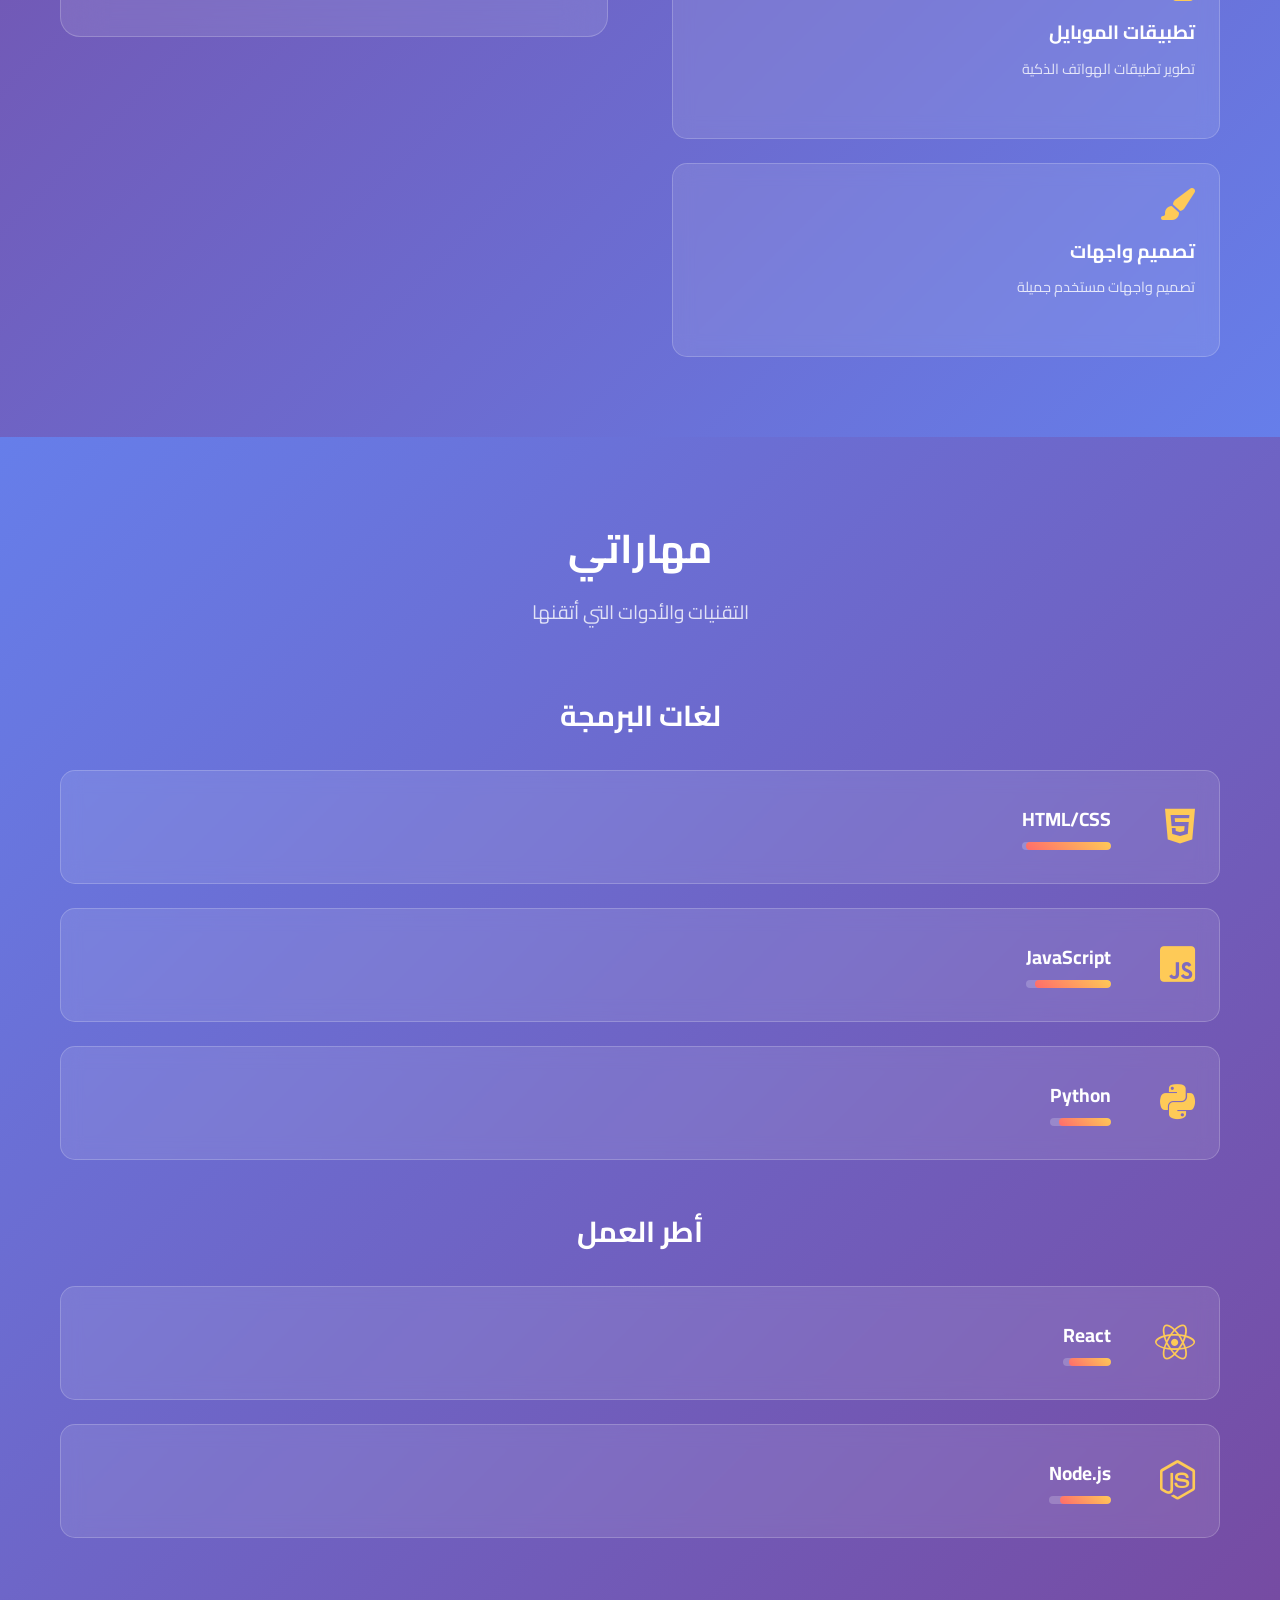
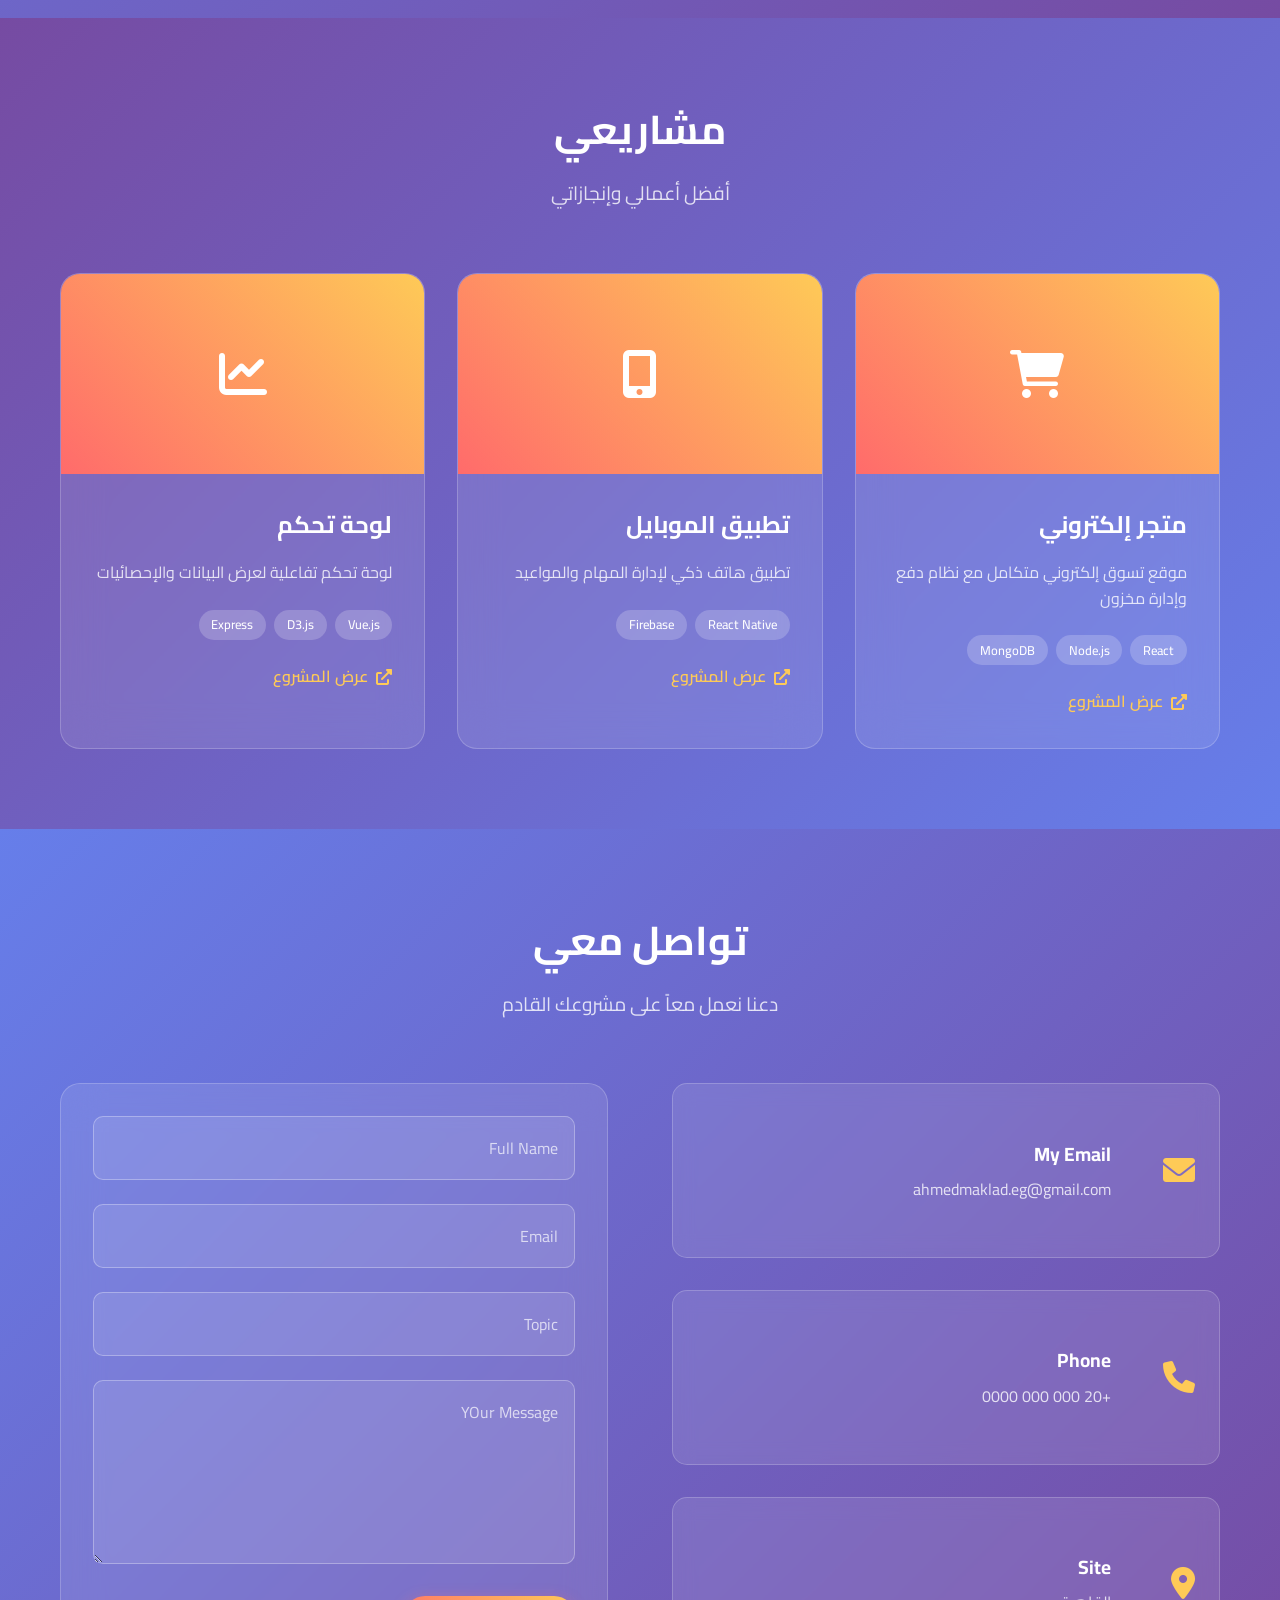
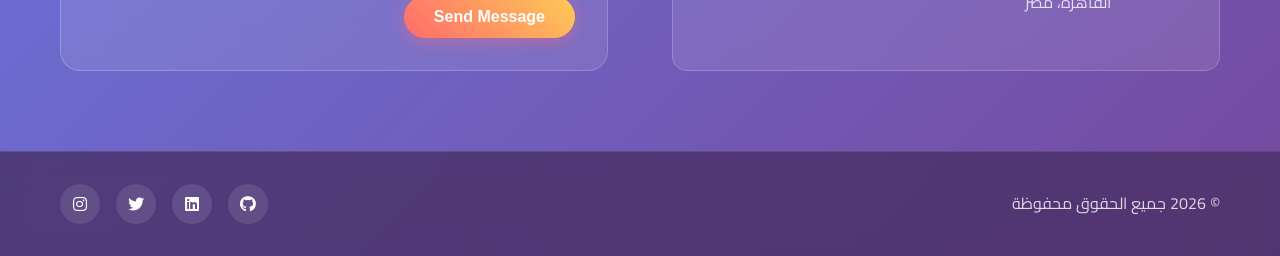
==== commit 31a96429: "Update index.html" ====
--- a/index.html
+++ b/index.html
@@ -291,8 +291,8 @@
                             <i class="fas fa-envelope"></i>
                         </div>
                         <div class="contact-details">
-                            <h4>البريد الإلكتروني</h4>
-                            <p>your.email@example.com</p>
+                            <h4>My Email</h4>
+                            <p>ahmedmaklad.eg@gmail.com</p>
                         </div>
                     </div>
                     <div class="contact-item">
@@ -300,8 +300,8 @@
                             <i class="fas fa-phone"></i>
                         </div>
                         <div class="contact-details">
-                            <h4>الهاتف</h4>
-                            <p>+20 123 456 7890</p>
+                            <h4>Phone</h4>
+                            <p>+20 000 000 0000</p>
                         </div>
                     </div>
                     <div class="contact-item">
@@ -309,7 +309,7 @@
                             <i class="fas fa-map-marker-alt"></i>
                         </div>
                         <div class="contact-details">
-                            <h4>الموقع</h4>
+                            <h4>Site</h4>
                             <p>القاهرة، مصر</p>
                         </div>
                     </div>
@@ -317,18 +317,18 @@
                 <div class="contact-form">
                     <form>
                         <div class="form-group">
-                            <input type="text" placeholder="الاسم الكامل" required>
+                            <input type="text" placeholder="Full Name" required>
                         </div>
                         <div class="form-group">
-                            <input type="email" placeholder="البريد الإلكتروني" required>
+                            <input type="email" placeholder="Email" required>
                         </div>
                         <div class="form-group">
-                            <input type="text" placeholder="الموضوع" required>
+                            <input type="text" placeholder="Topic" required>
                         </div>
                         <div class="form-group">
-                            <textarea placeholder="رسالتك" rows="5" required></textarea>
-                        </div>
-                        <button type="submit" class="btn btn-primary">إرسال الرسالة</button>
+                            <textarea placeholder="YOur Message" rows="5" required></textarea>
+                        </div>
+                        <button type="submit" class="btn btn-primary">Send Message</button>
                     </form>
                 </div>
             </div>
@@ -340,7 +340,7 @@
         <div class="container">
             <div class="footer-content">
                 <div class="footer-text">
-                    <p>&copy; 2024 جميع الحقوق محفوظة</p>
+                    <p>&copy; 2026 جميع الحقوق محفوظة</p>
                 </div>
                 <div class="social-links">
                     <a href="#" class="social-link">
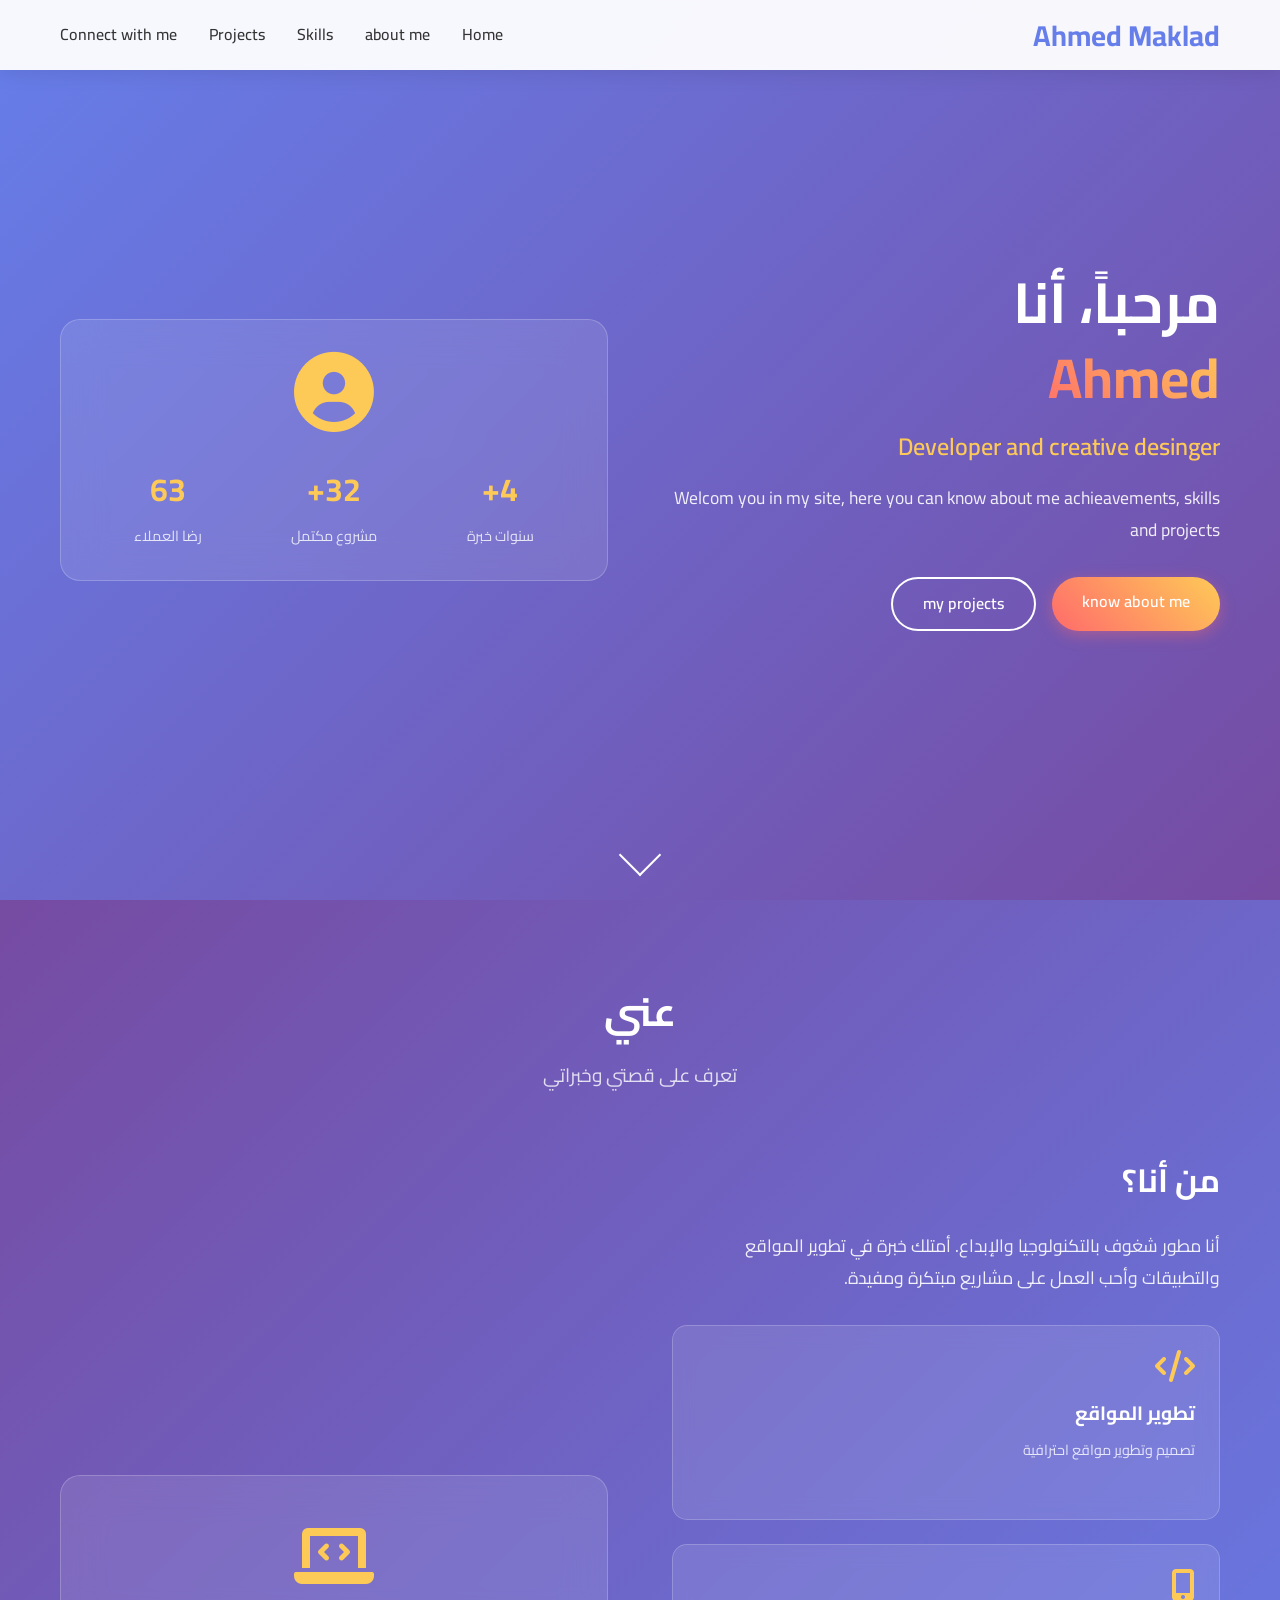
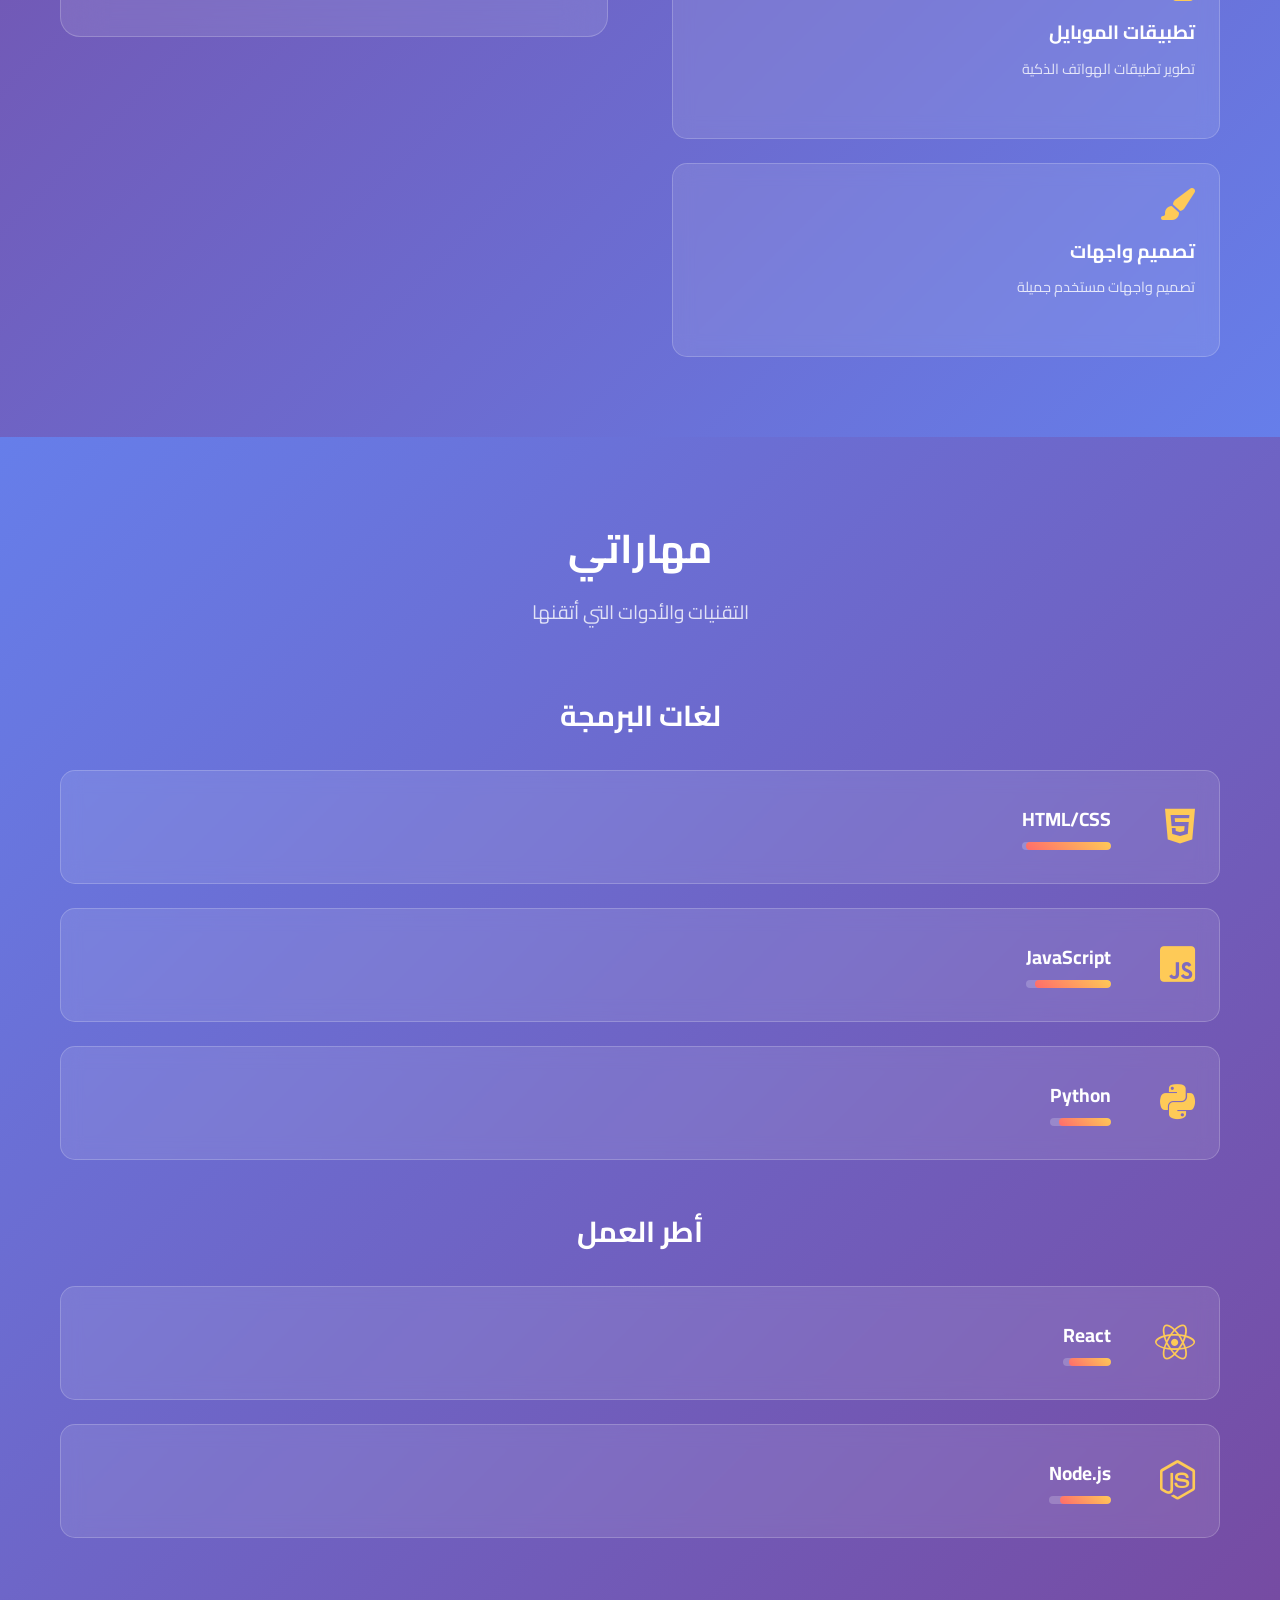
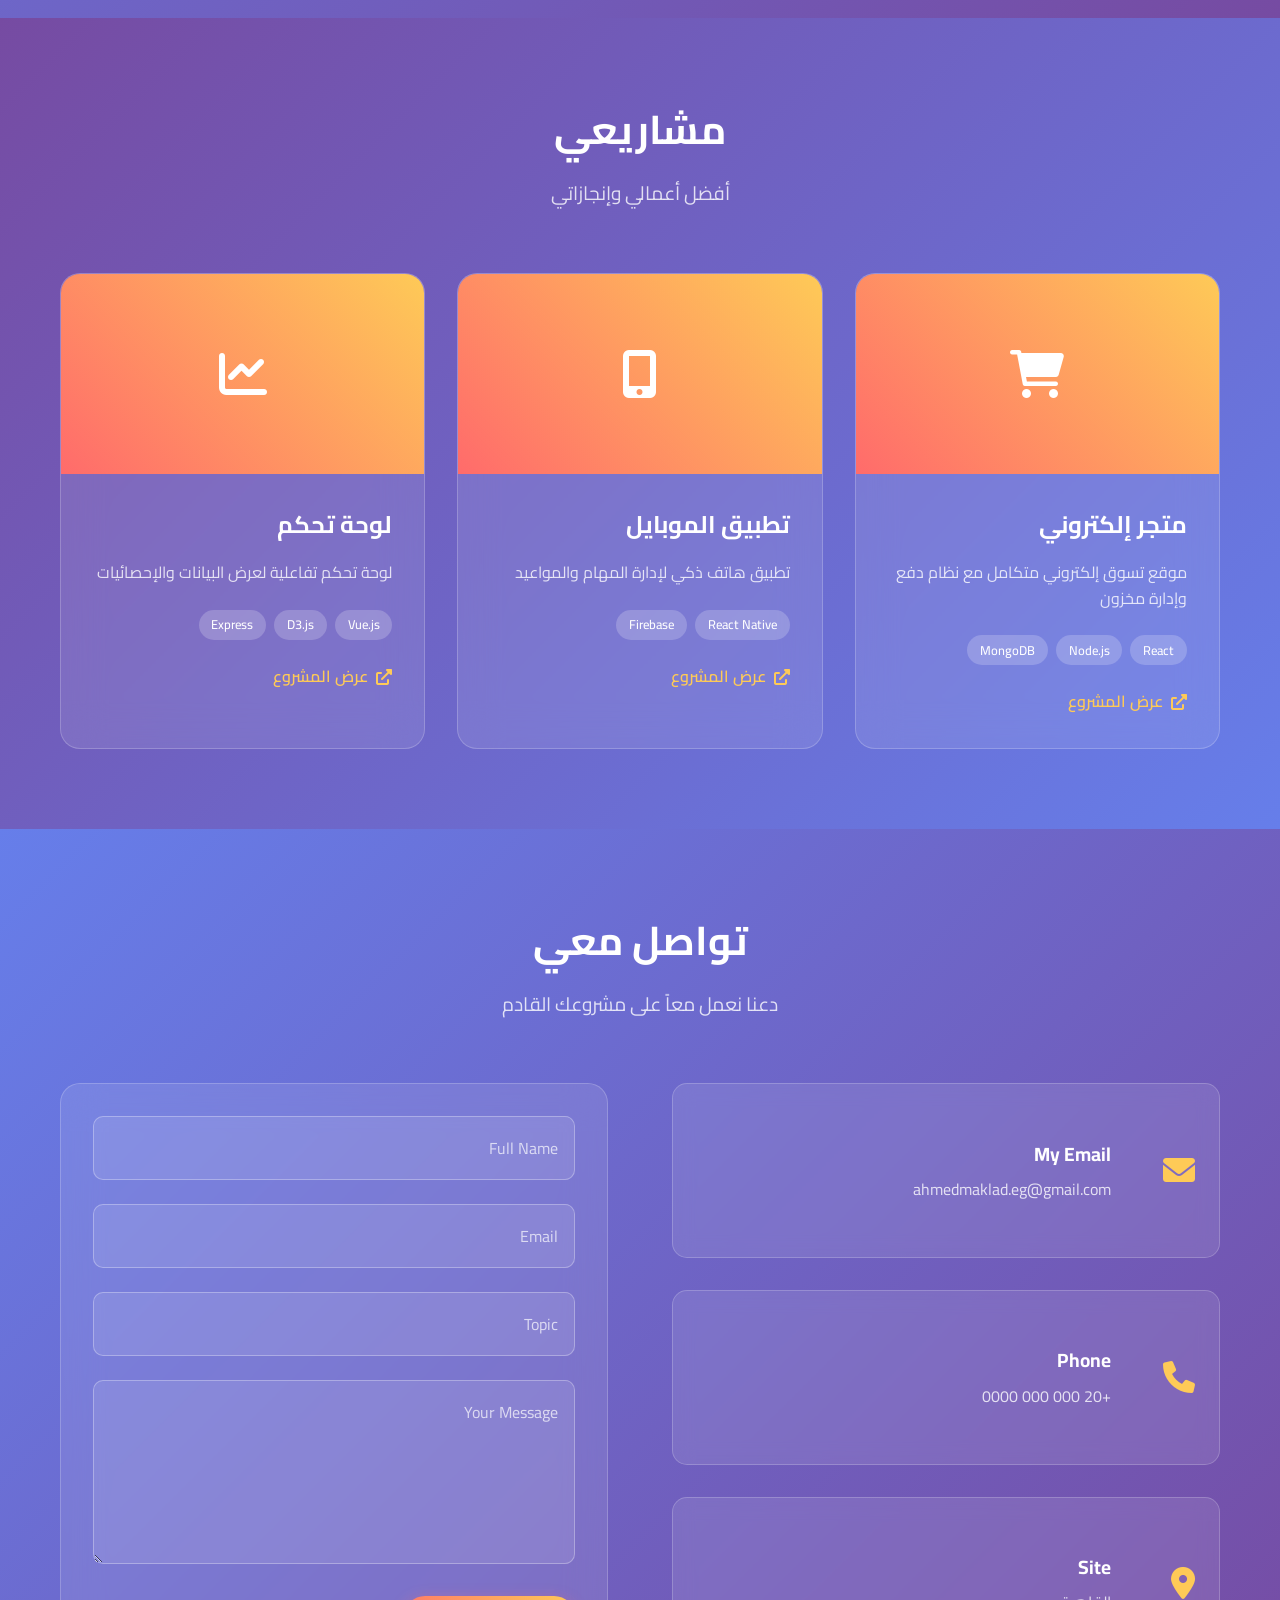
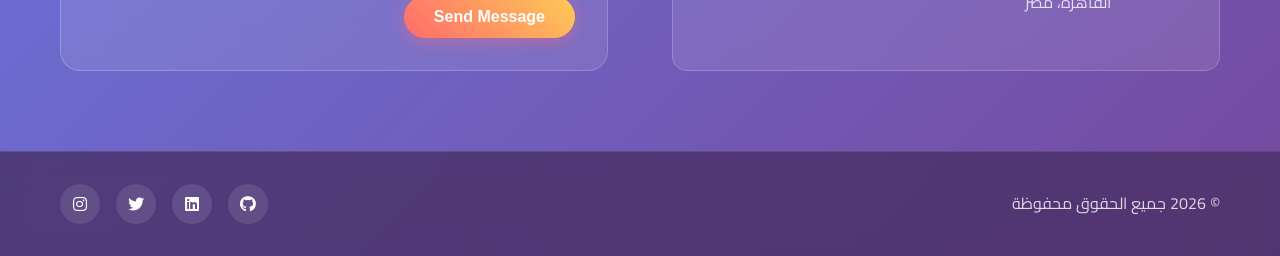
==== commit 95a00d17: "Update index.html" ====
--- a/index.html
+++ b/index.html
@@ -326,7 +326,7 @@
                             <input type="text" placeholder="Topic" required>
                         </div>
                         <div class="form-group">
-                            <textarea placeholder="YOur Message" rows="5" required></textarea>
+                            <textarea placeholder="Your Message" rows="5" required></textarea>
                         </div>
                         <button type="submit" class="btn btn-primary">Send Message</button>
                     </form>
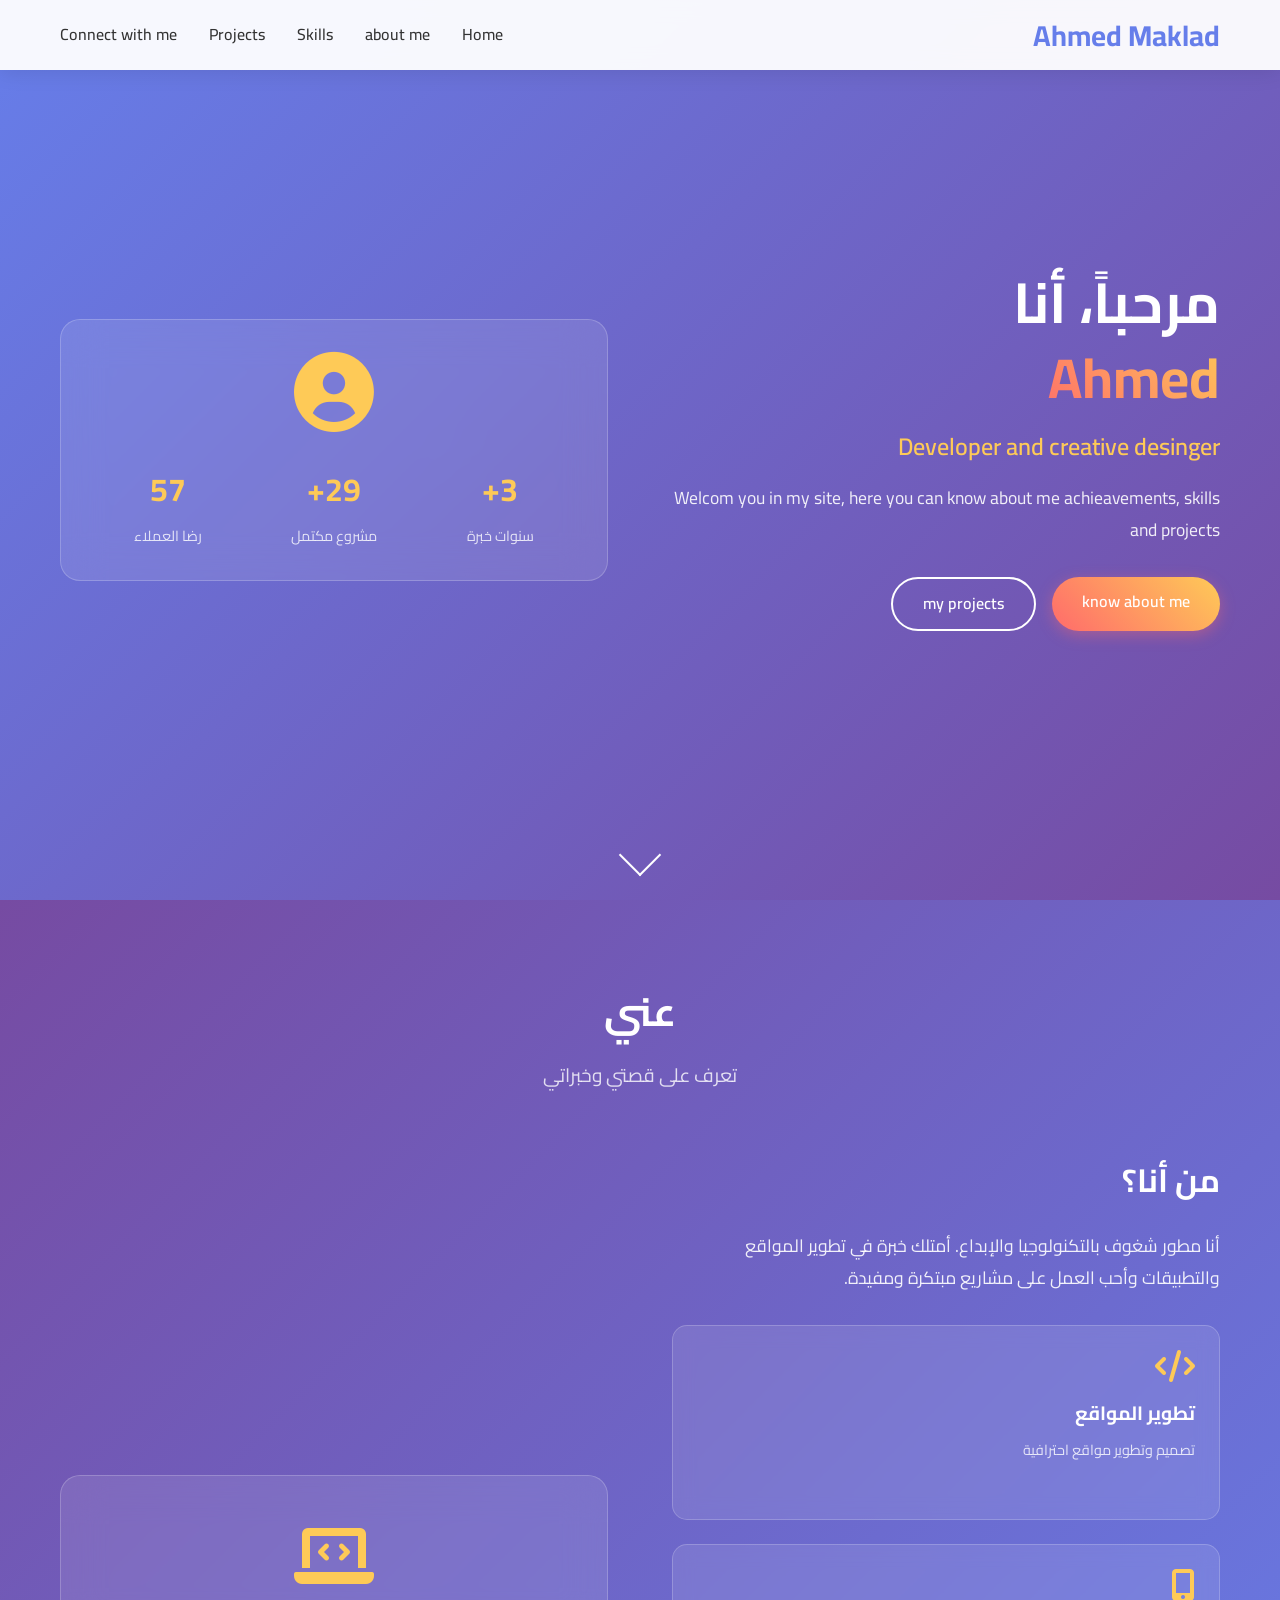
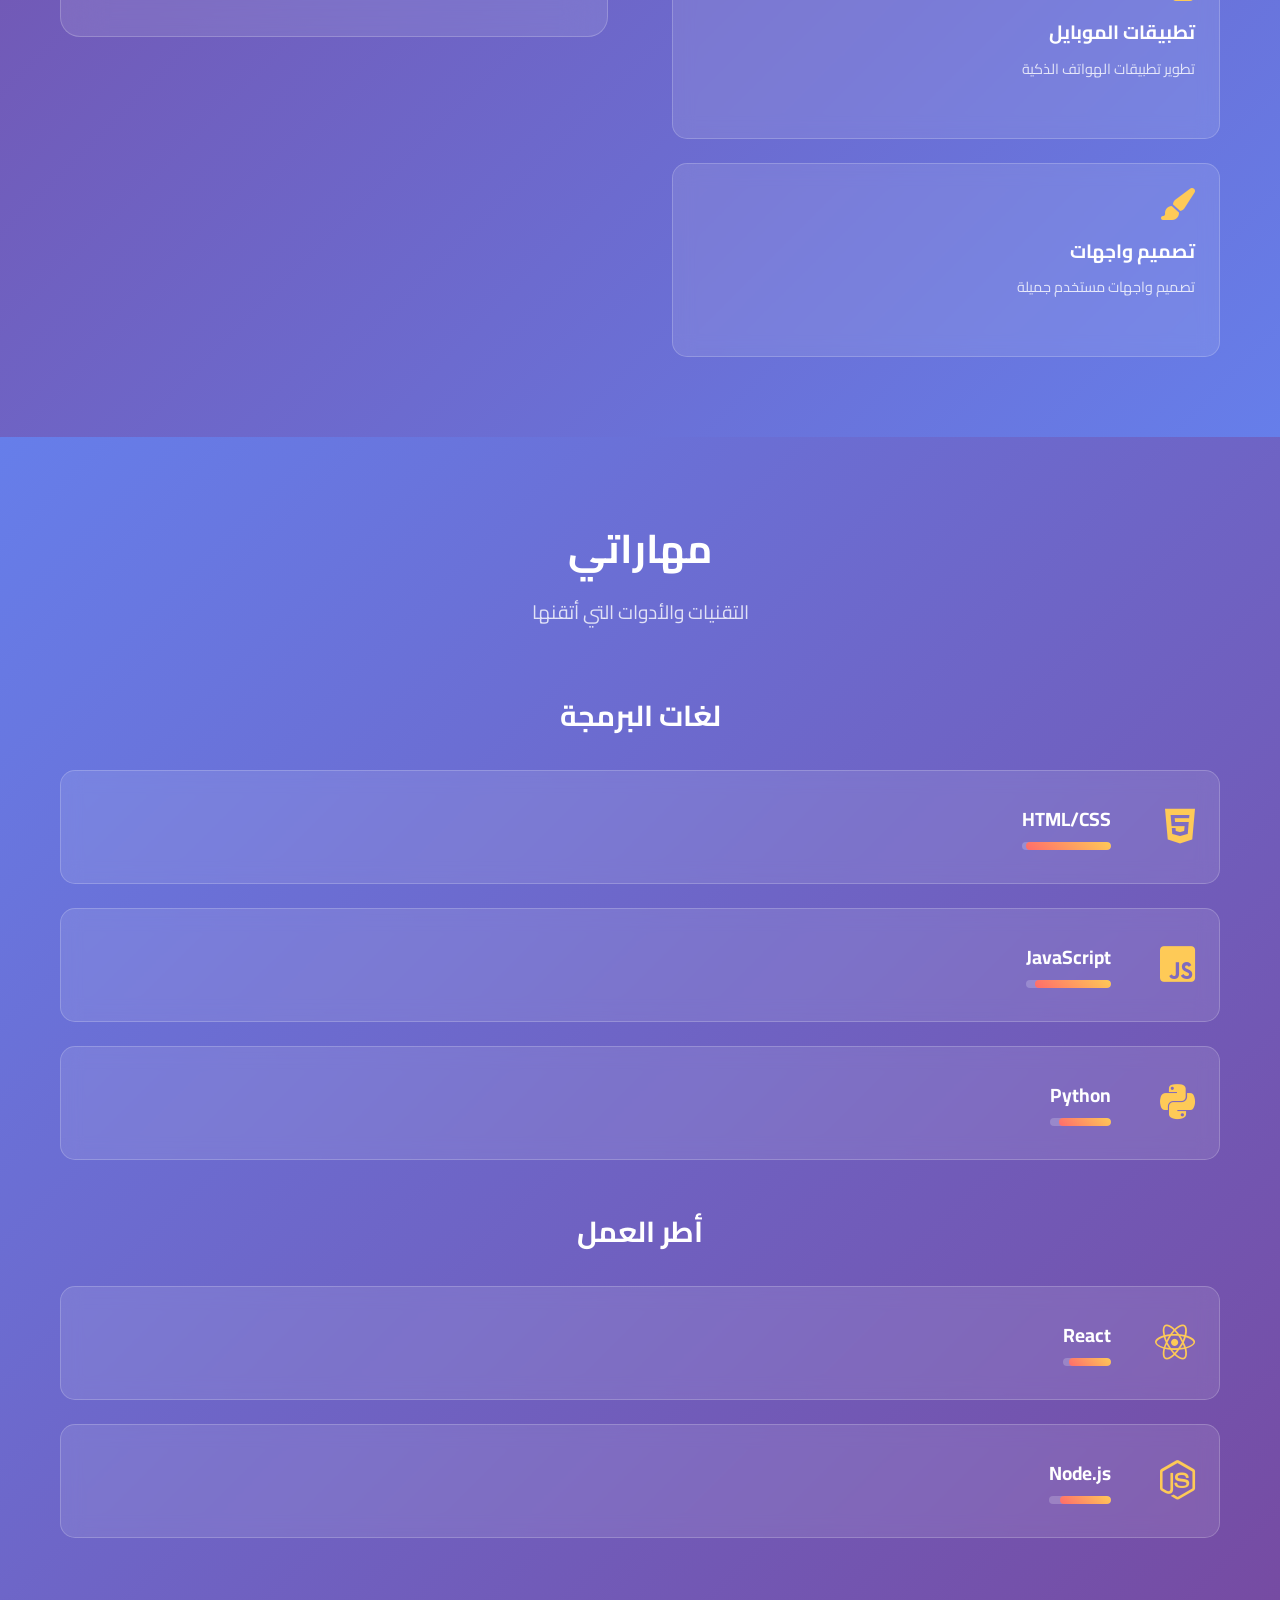
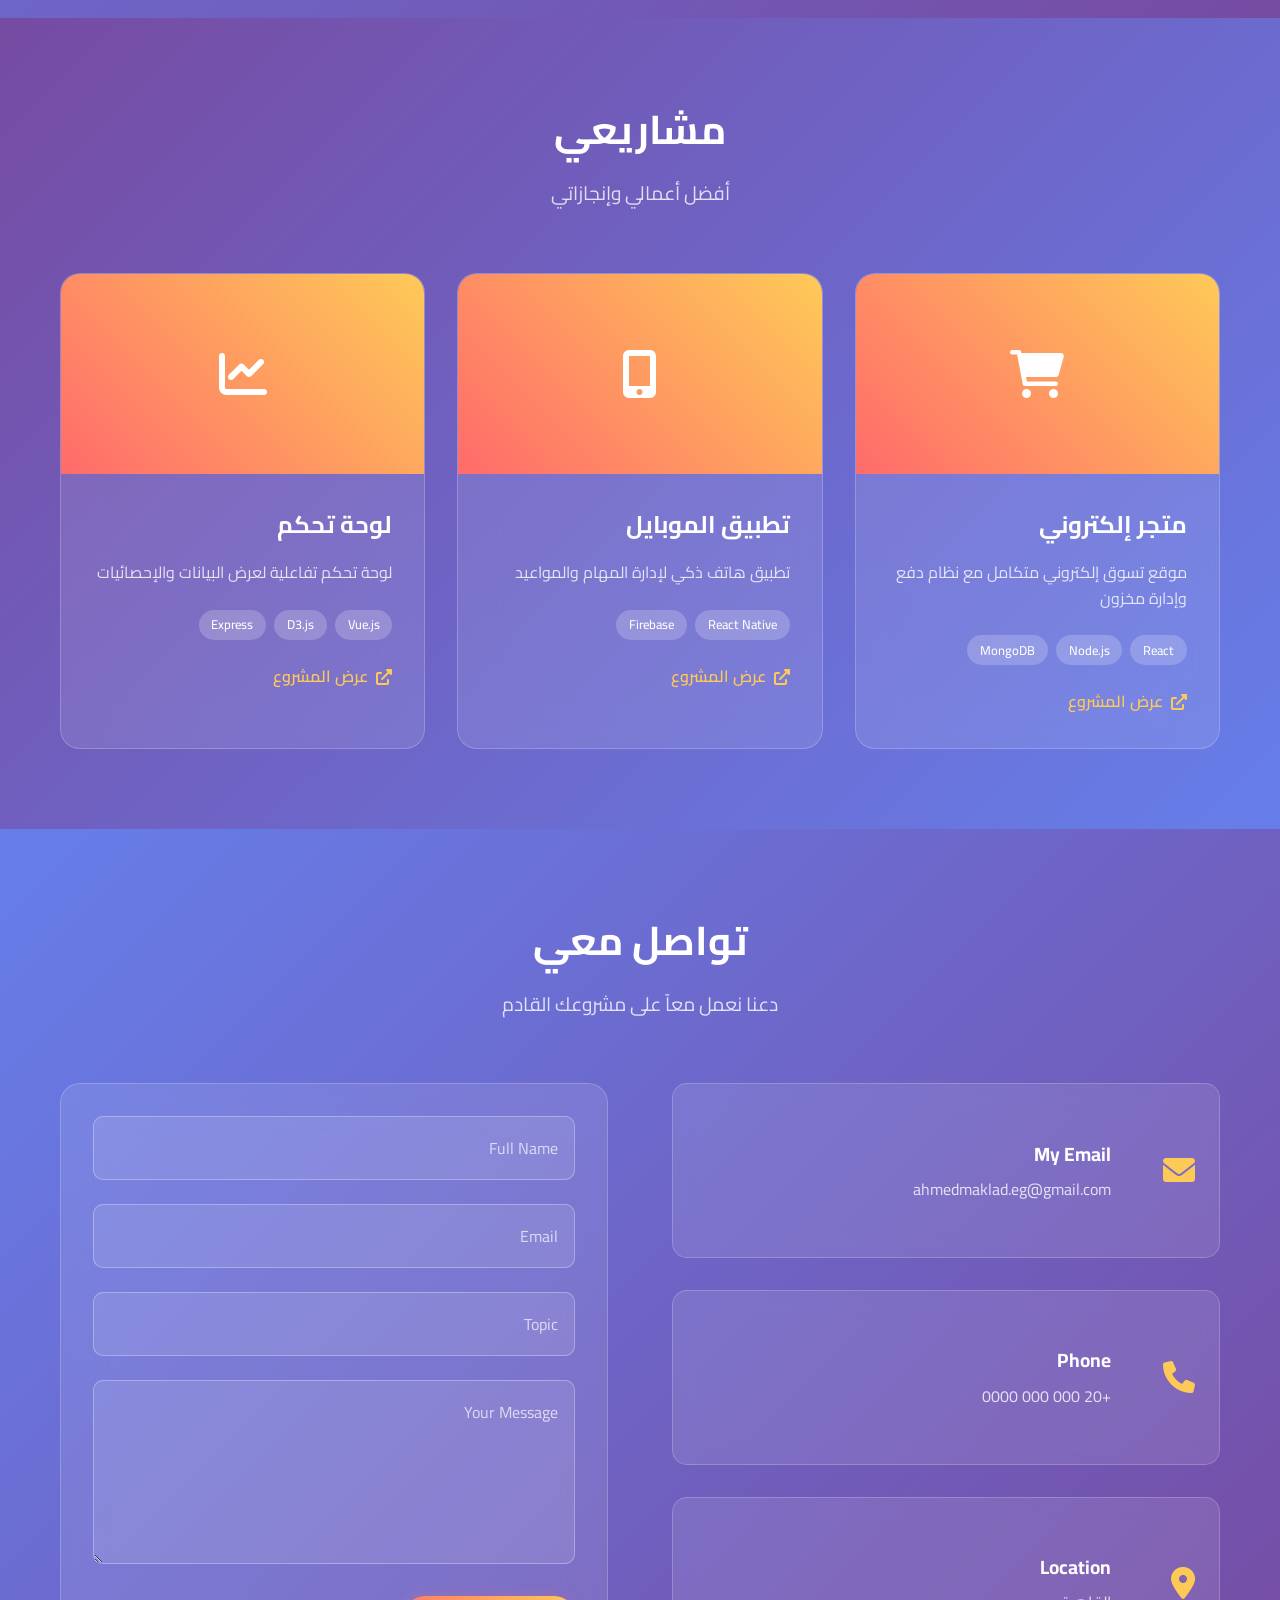
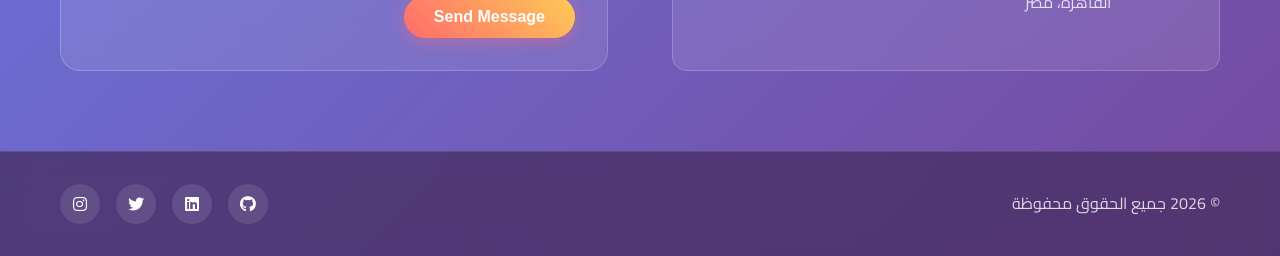
==== commit dcce97a5: "Update index.html" ====
--- a/index.html
+++ b/index.html
@@ -309,7 +309,7 @@
                             <i class="fas fa-map-marker-alt"></i>
                         </div>
                         <div class="contact-details">
-                            <h4>Site</h4>
+                            <h4>Location</h4>
                             <p>القاهرة، مصر</p>
                         </div>
                     </div>
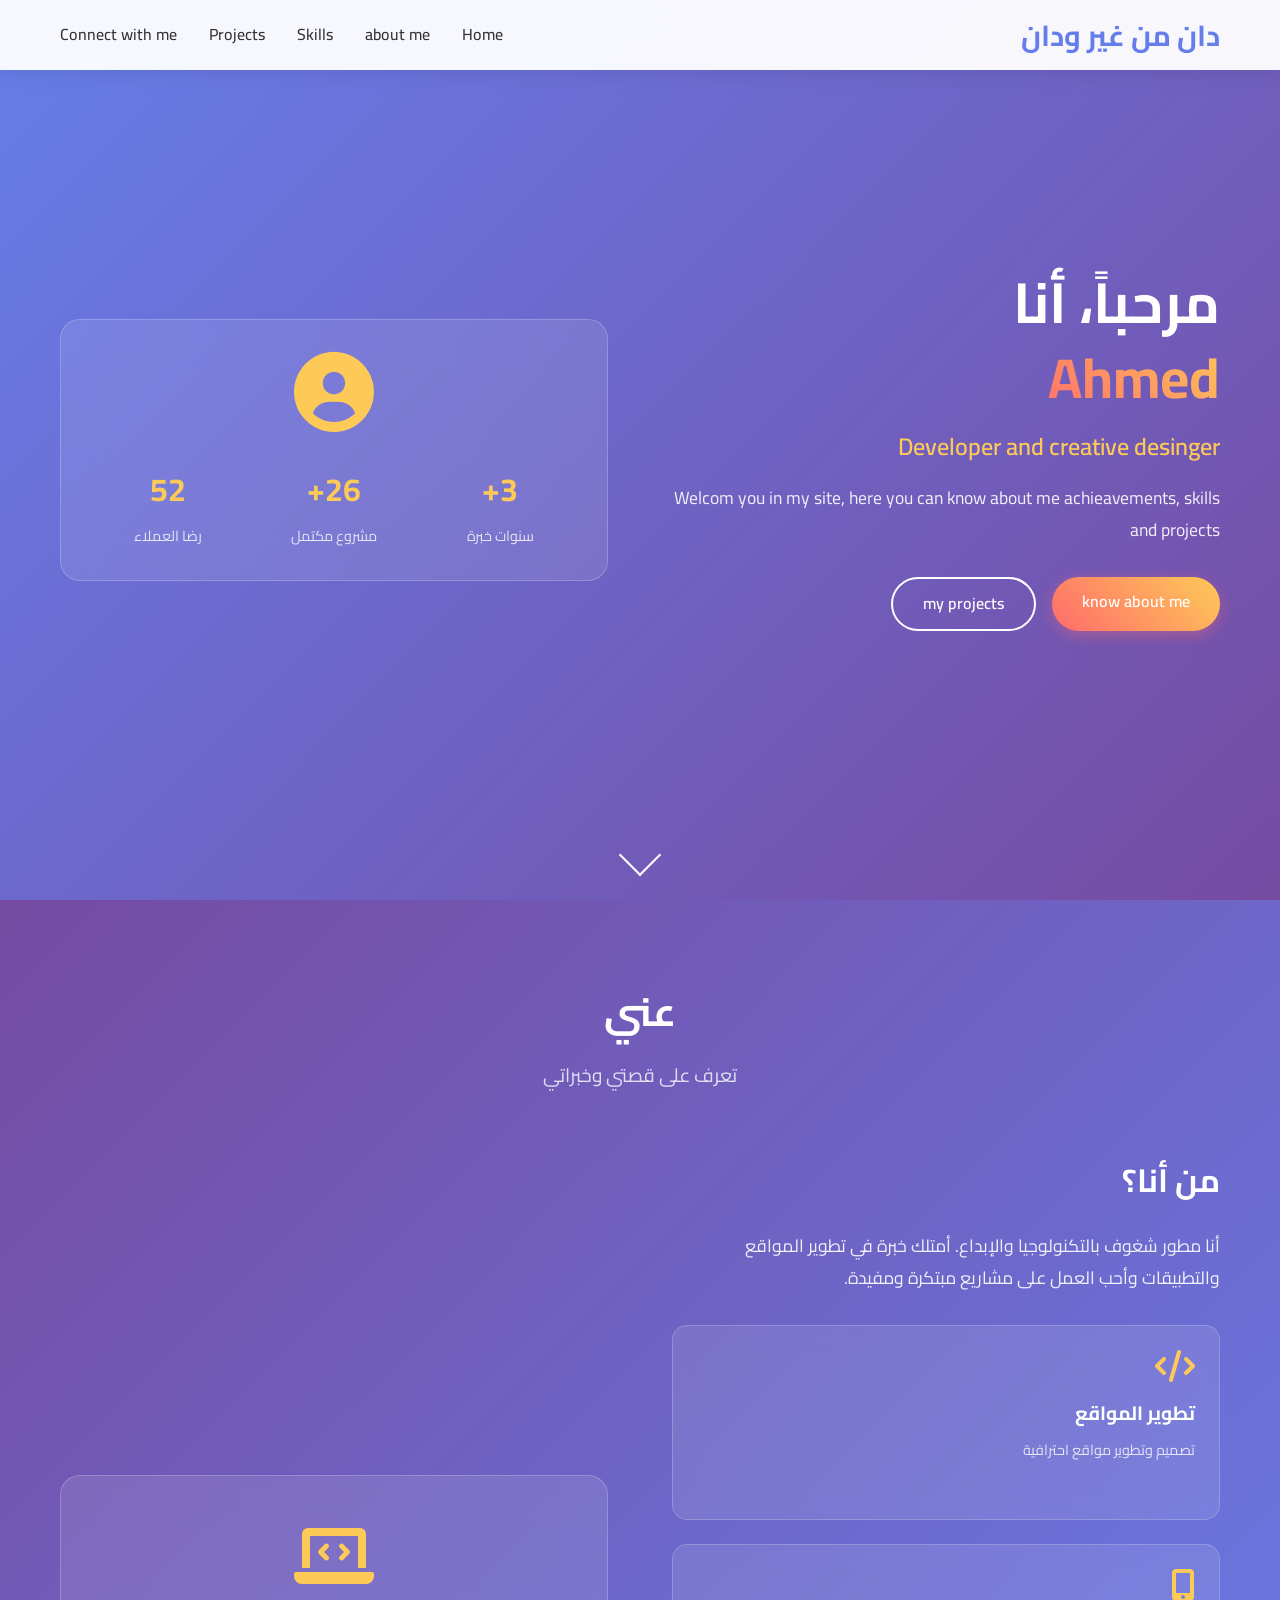
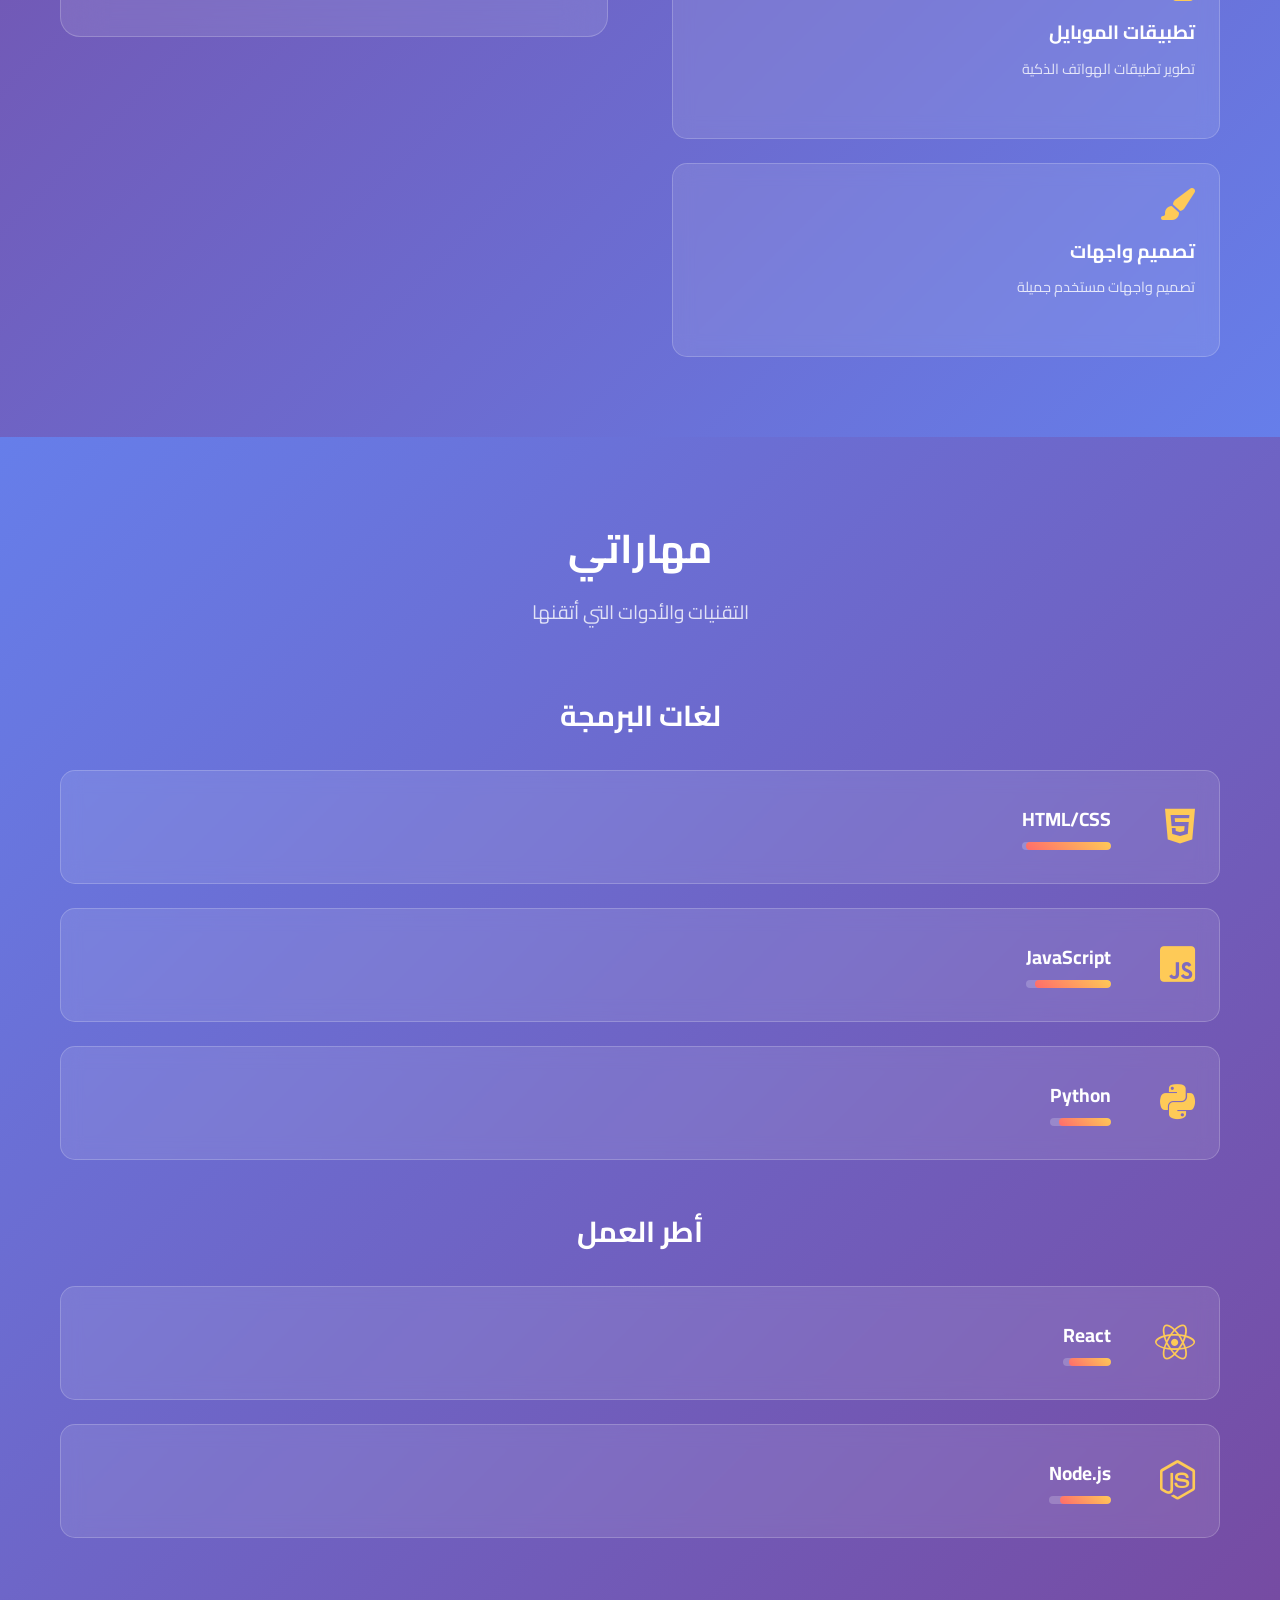
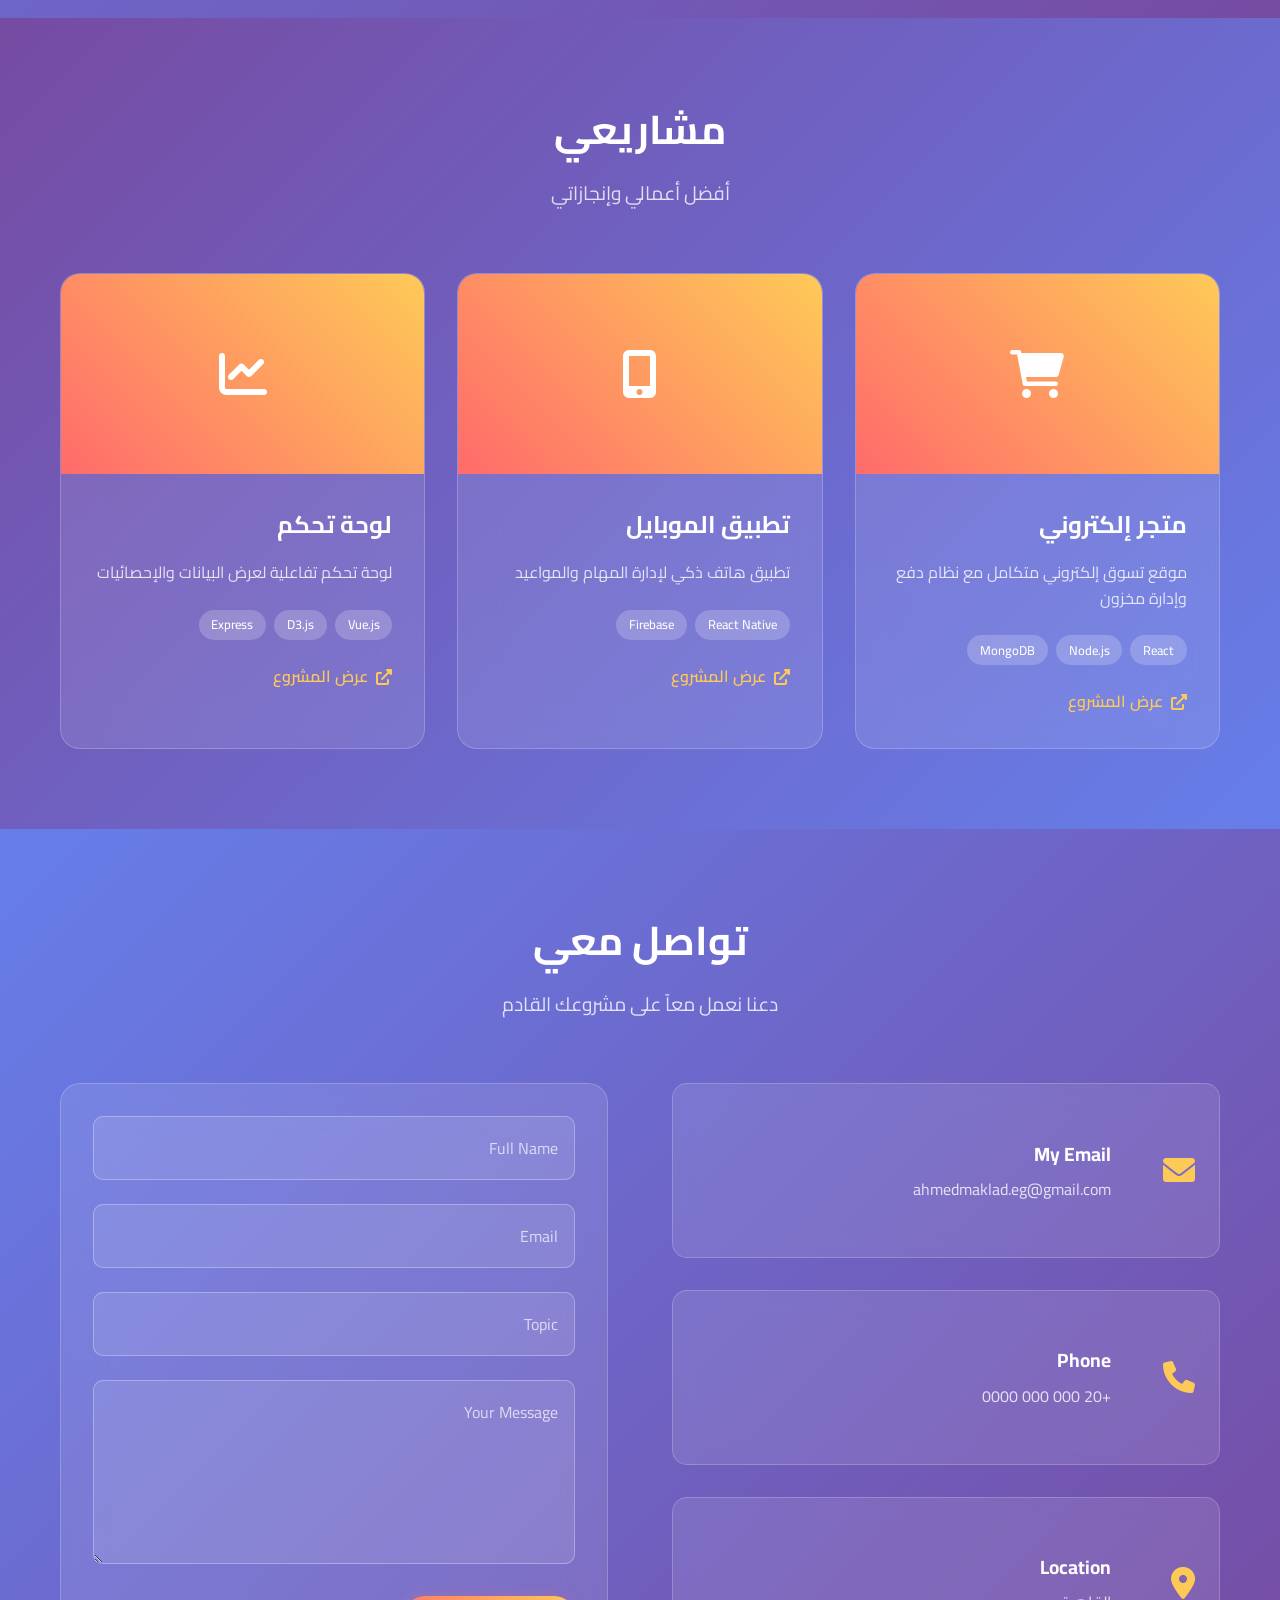
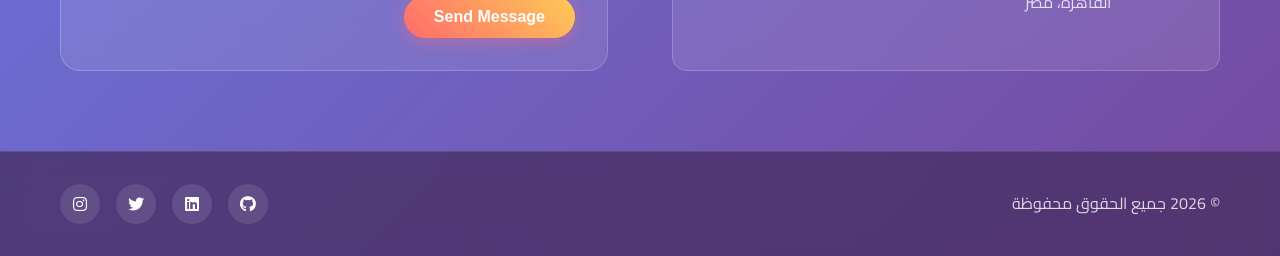
==== commit 1ce05c21: "Update index.html" ====
--- a/index.html
+++ b/index.html
@@ -13,7 +13,7 @@
     <nav class="navbar">
         <div class="nav-container">
             <div class="nav-logo">
-                <h2>Ahmed Maklad</h2>
+                <h2>دان من  غير ودان</h2>
             </div>
             <ul class="nav-menu">
                 <li class="nav-item">
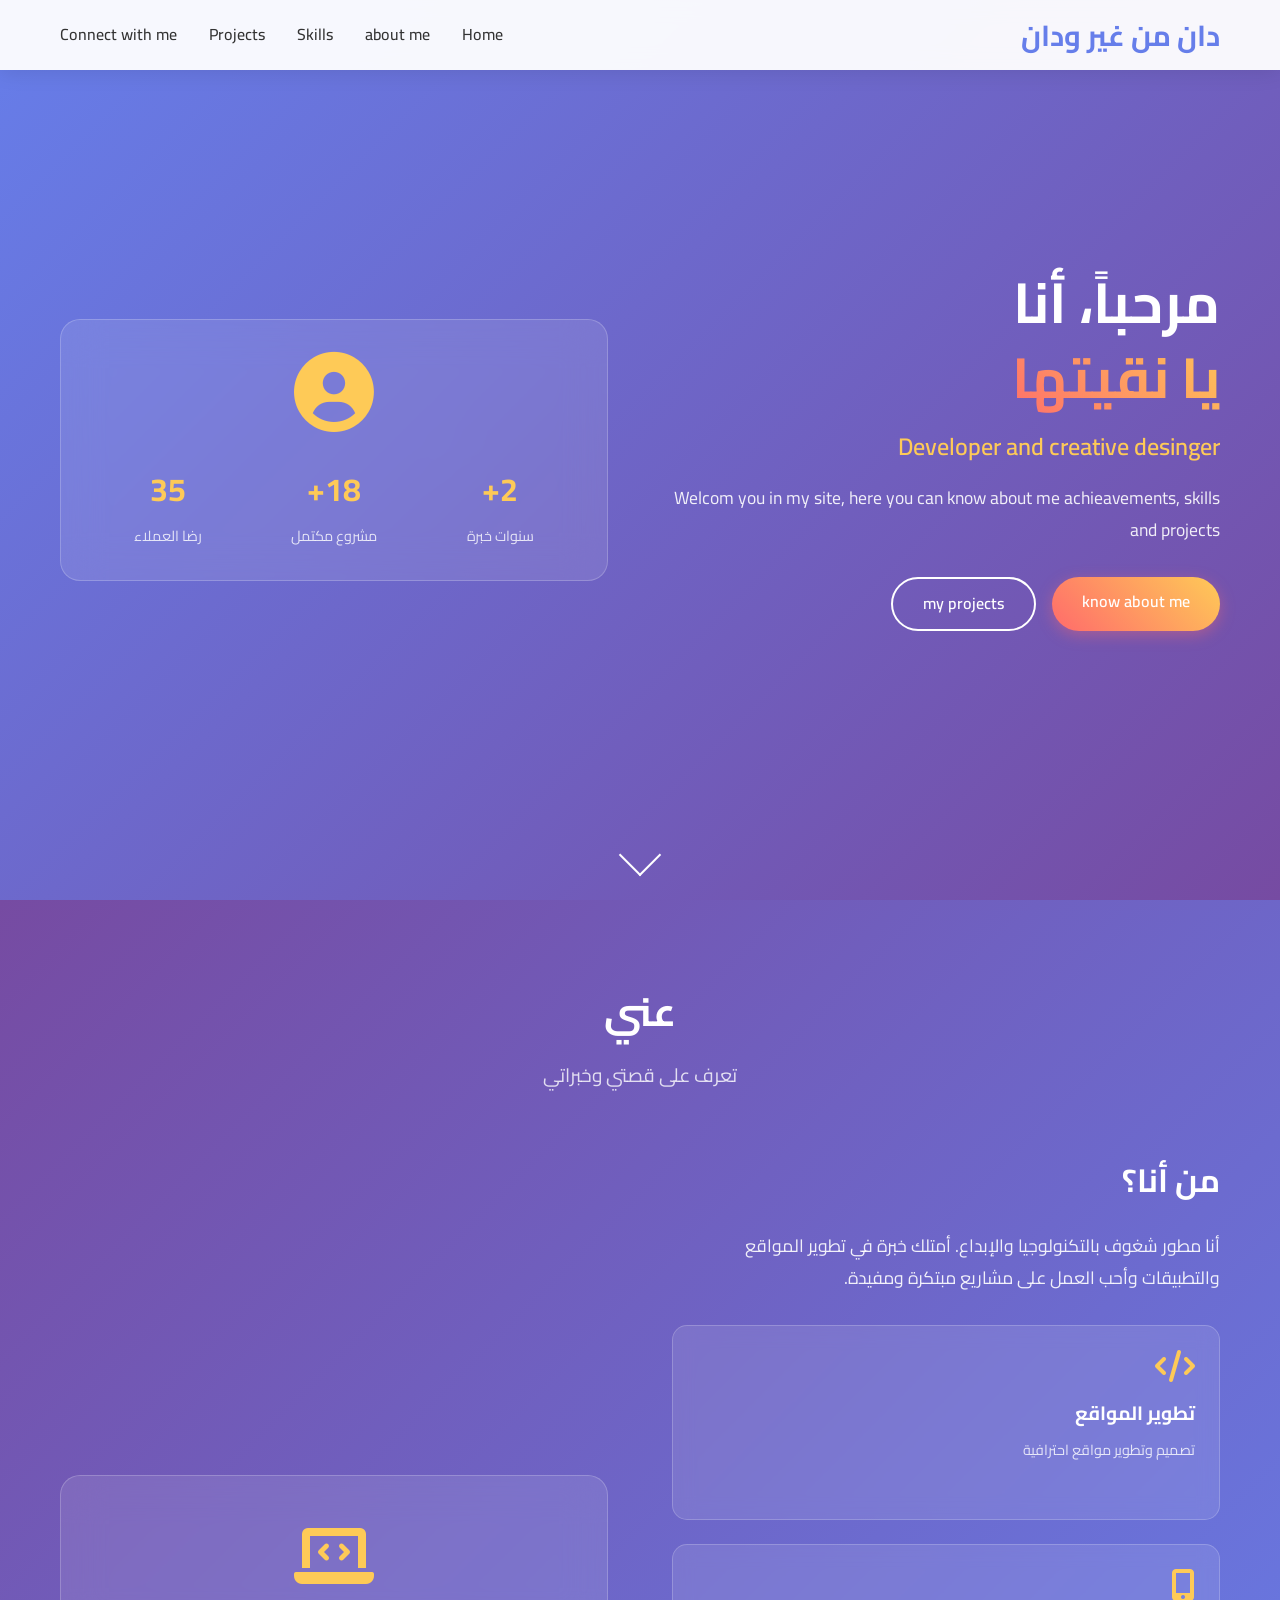
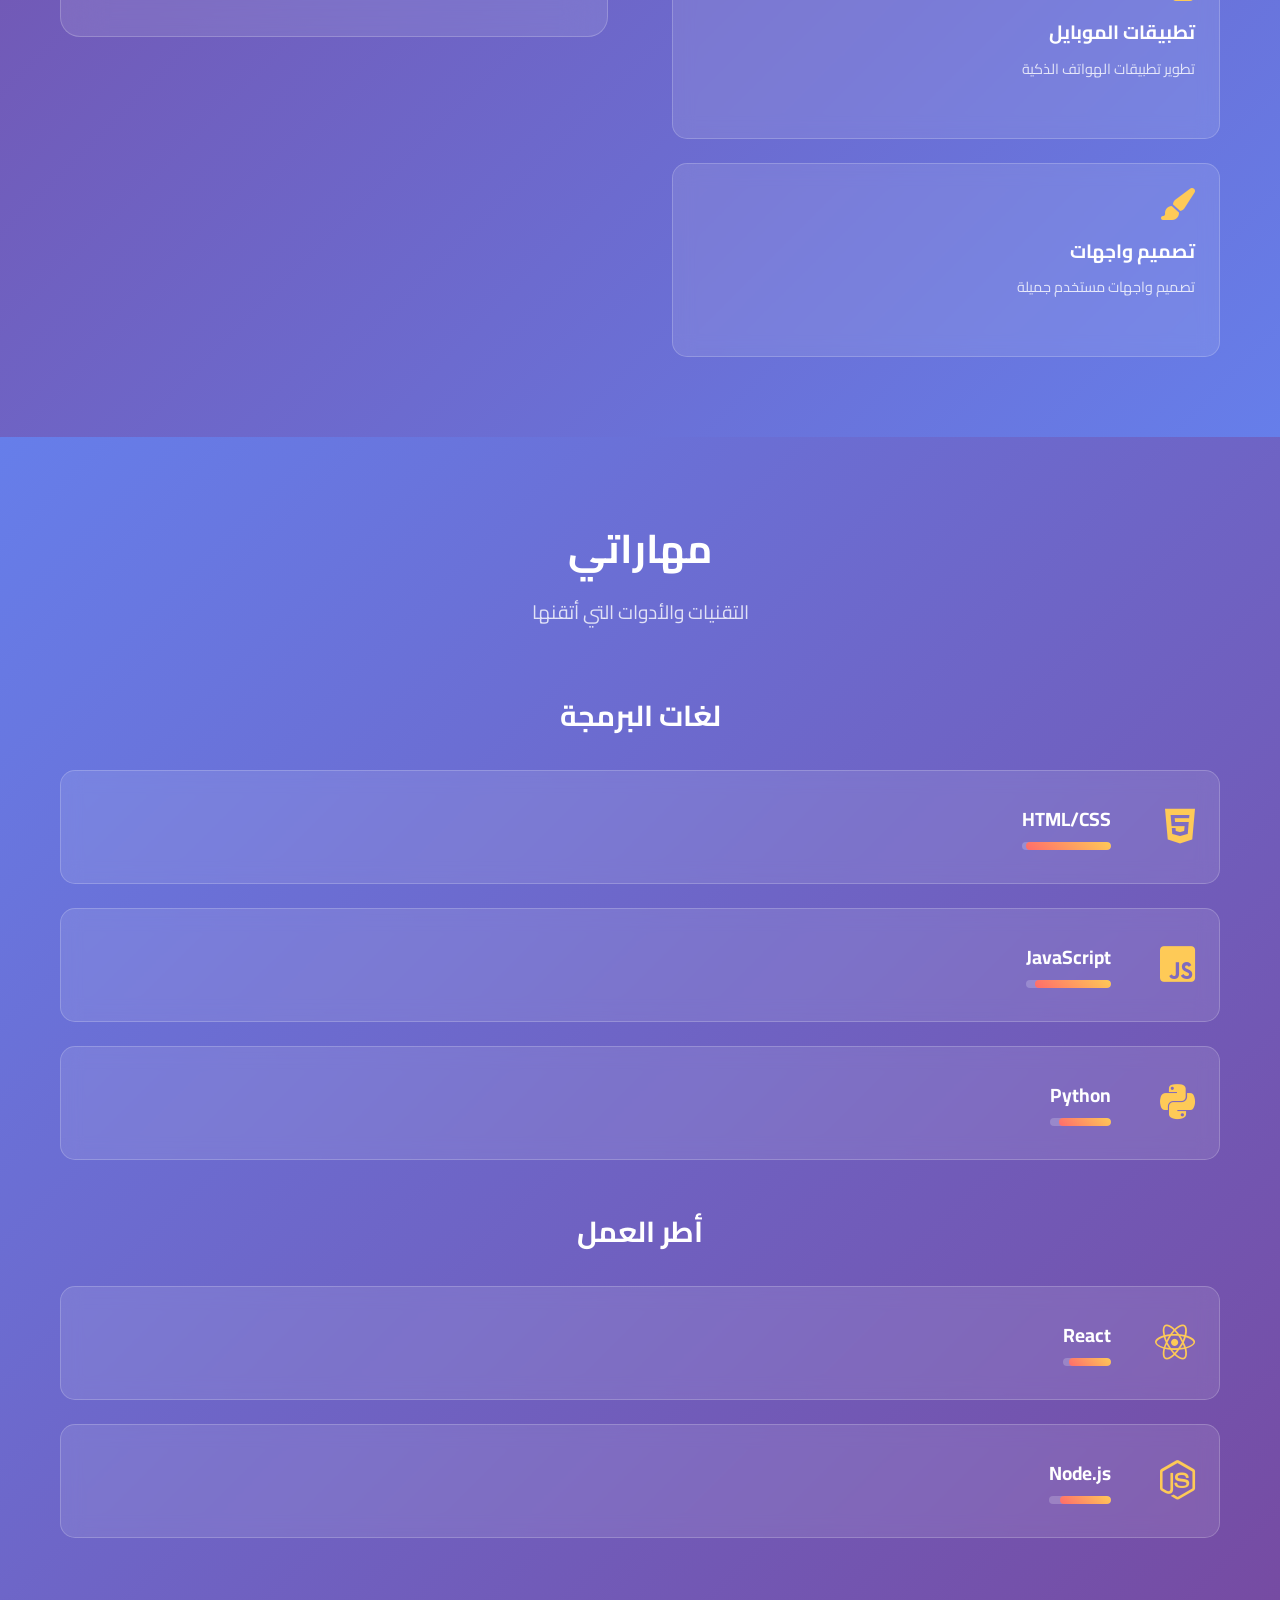
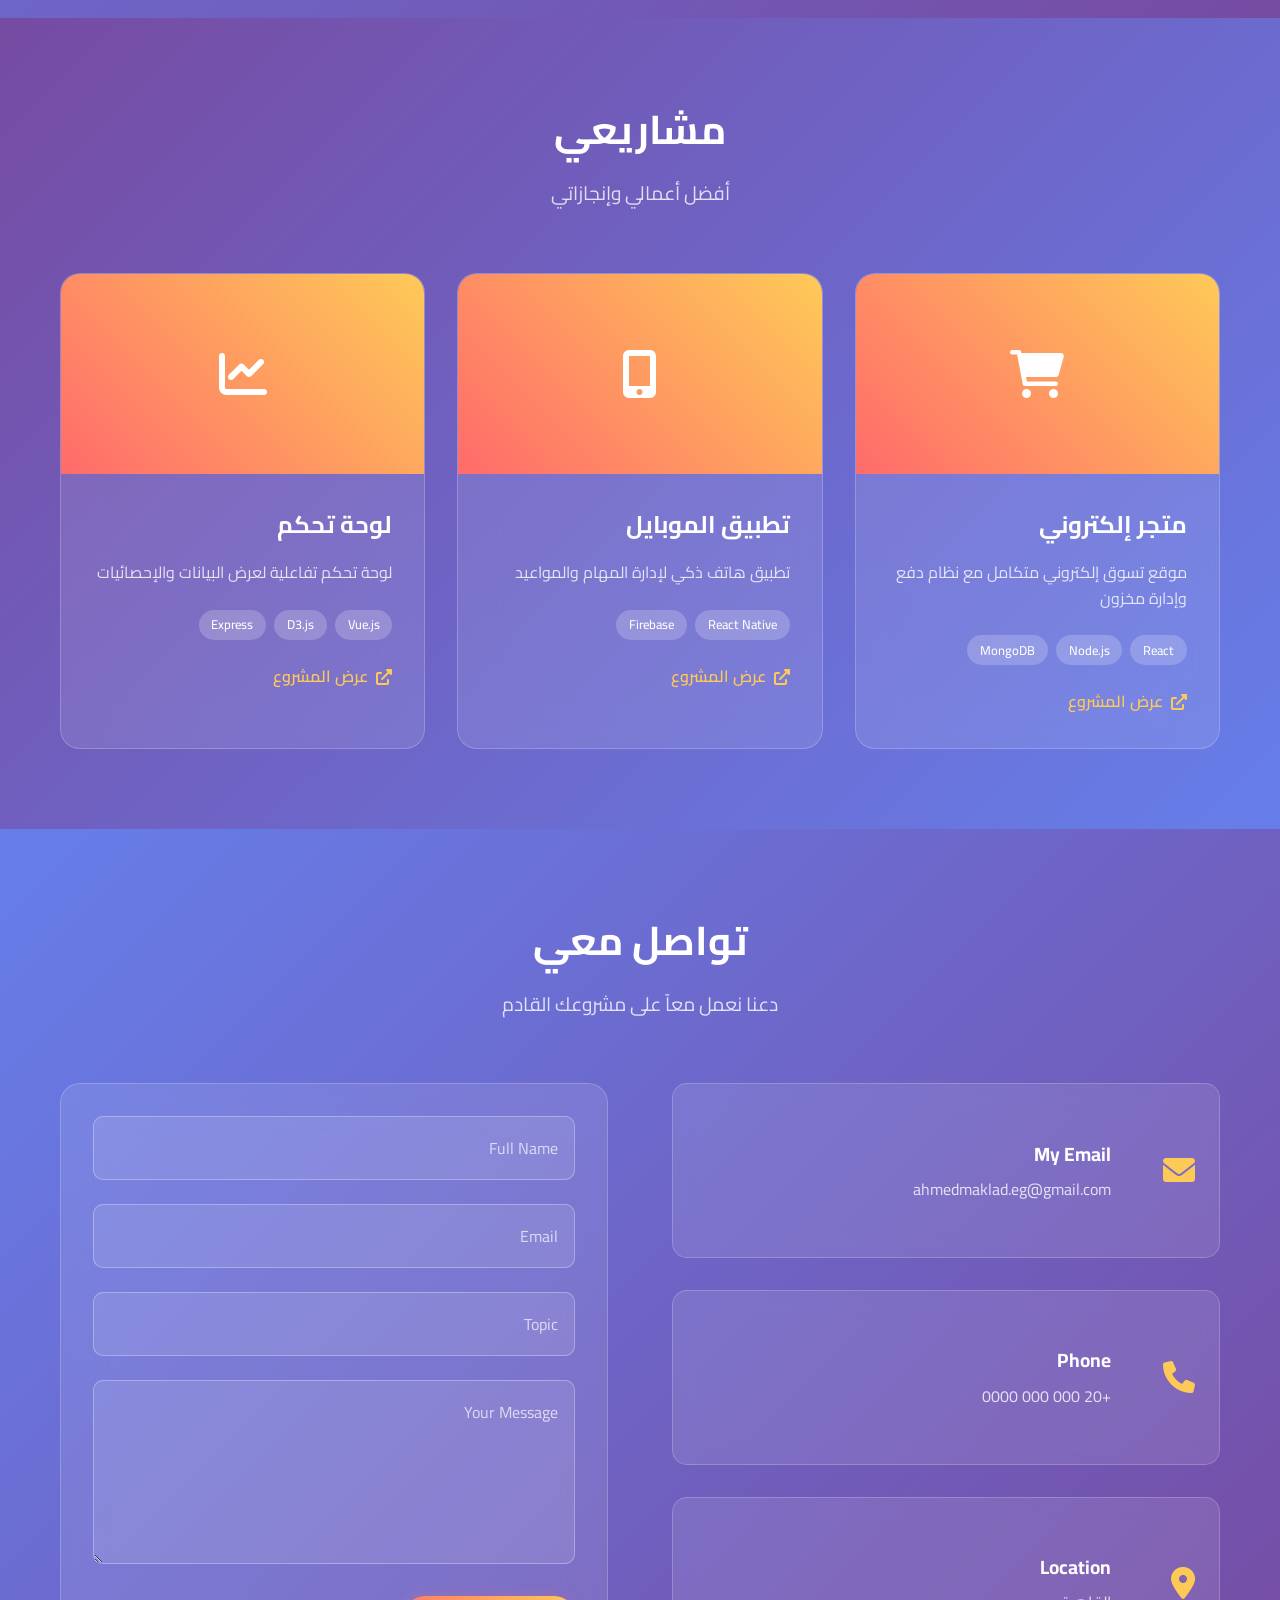
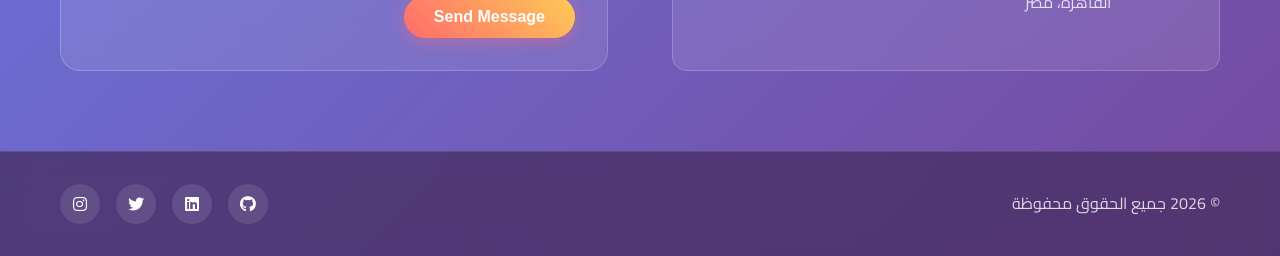
==== commit 68c983d4: "Update index.html" ====
--- a/index.html
+++ b/index.html
@@ -3,7 +3,7 @@
 <head>
     <meta charset="UTF-8">
     <meta name="viewport" content="width=device-width, initial-scale=1.0">
-    <title> My portofolio </title>
+    <title> صاوي </title>
     <link rel="stylesheet" href="style.css">
     <link href="https://cdnjs.cloudflare.com/ajax/libs/font-awesome/6.0.0/css/all.min.css" rel="stylesheet">
     <link href="https://fonts.googleapis.com/css2?family=Cairo:wght@300;400;600;700&display=swap" rel="stylesheet">
@@ -47,7 +47,7 @@
                 <div class="hero-text">
                     <h1 class="hero-title">
                         <span class="typing-text">Welcome, I'm </span>
-                        <span class="highlight">ِAhmed</span>
+                        <span class="highlight">ِيا نقيتها</span>
                     </h1>
                     <p class="hero-subtitle">Developer and creative desinger</p>
                     <p class="hero-description">
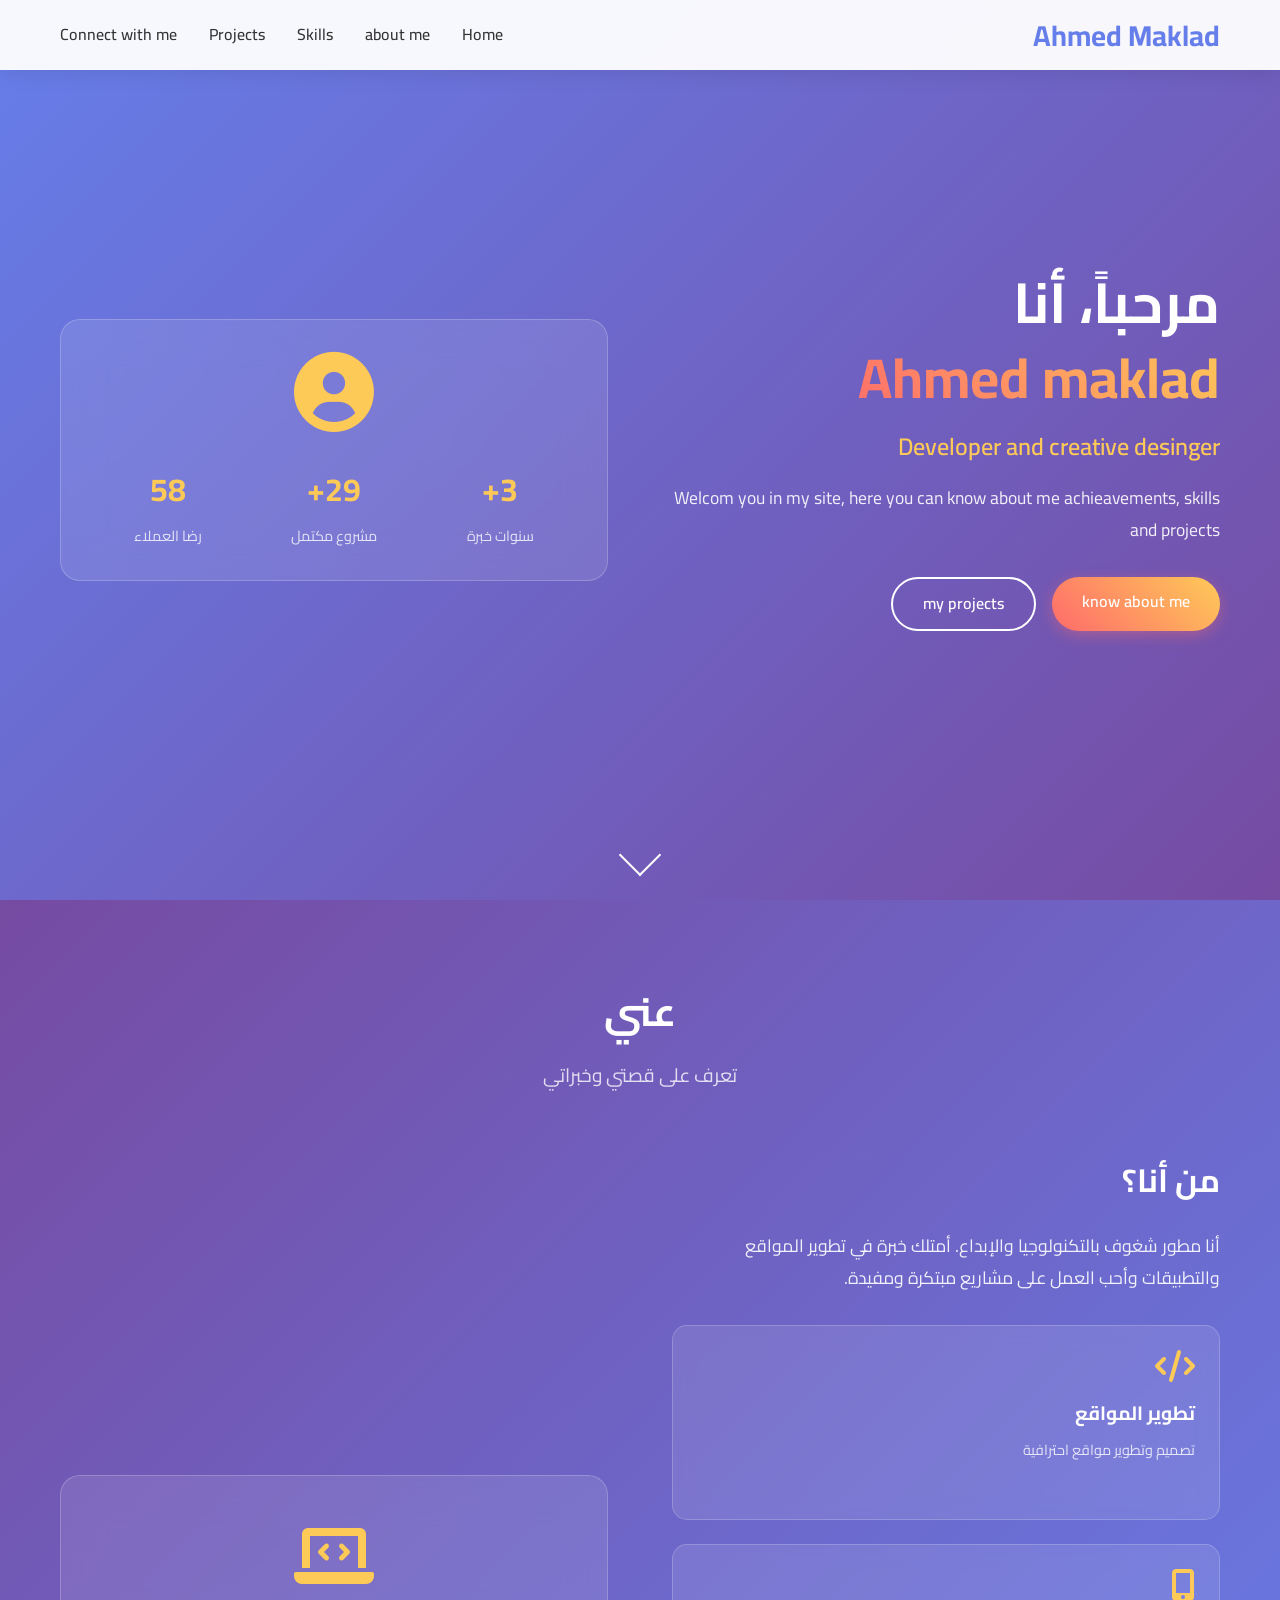
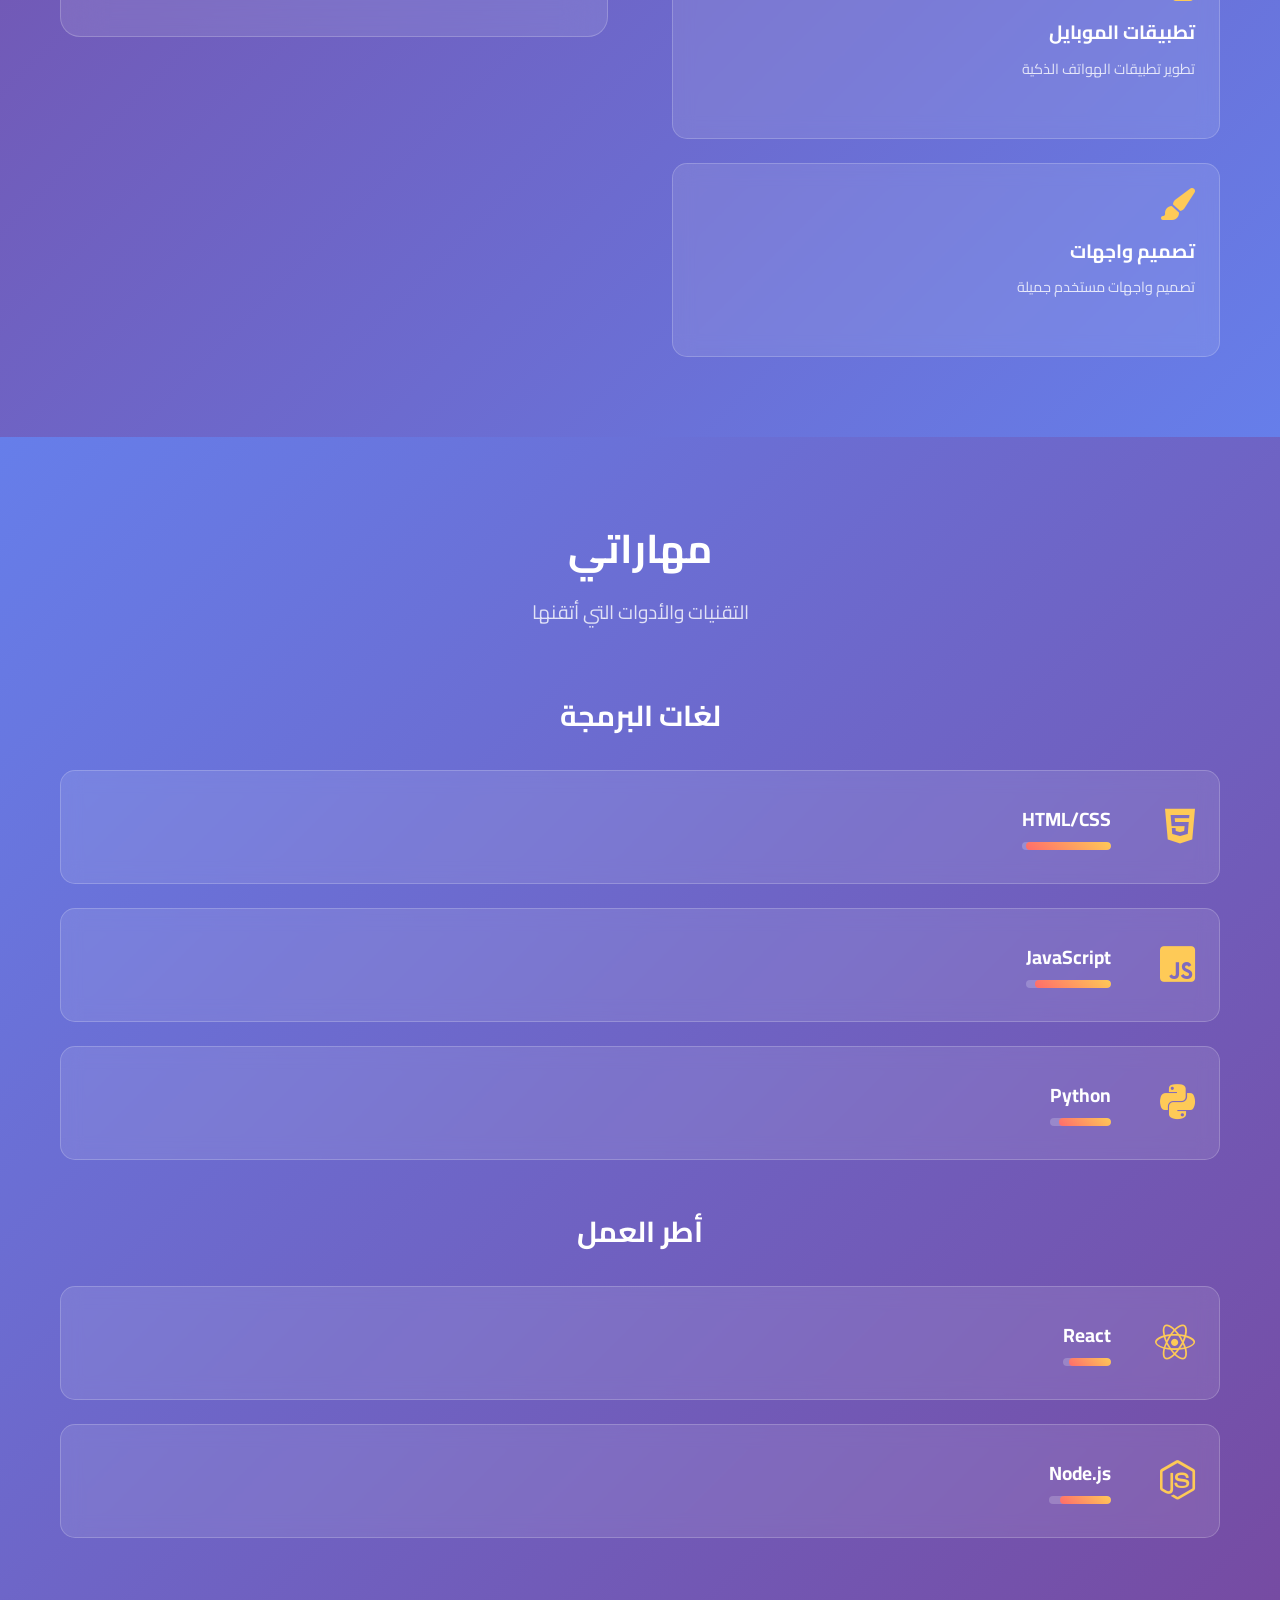
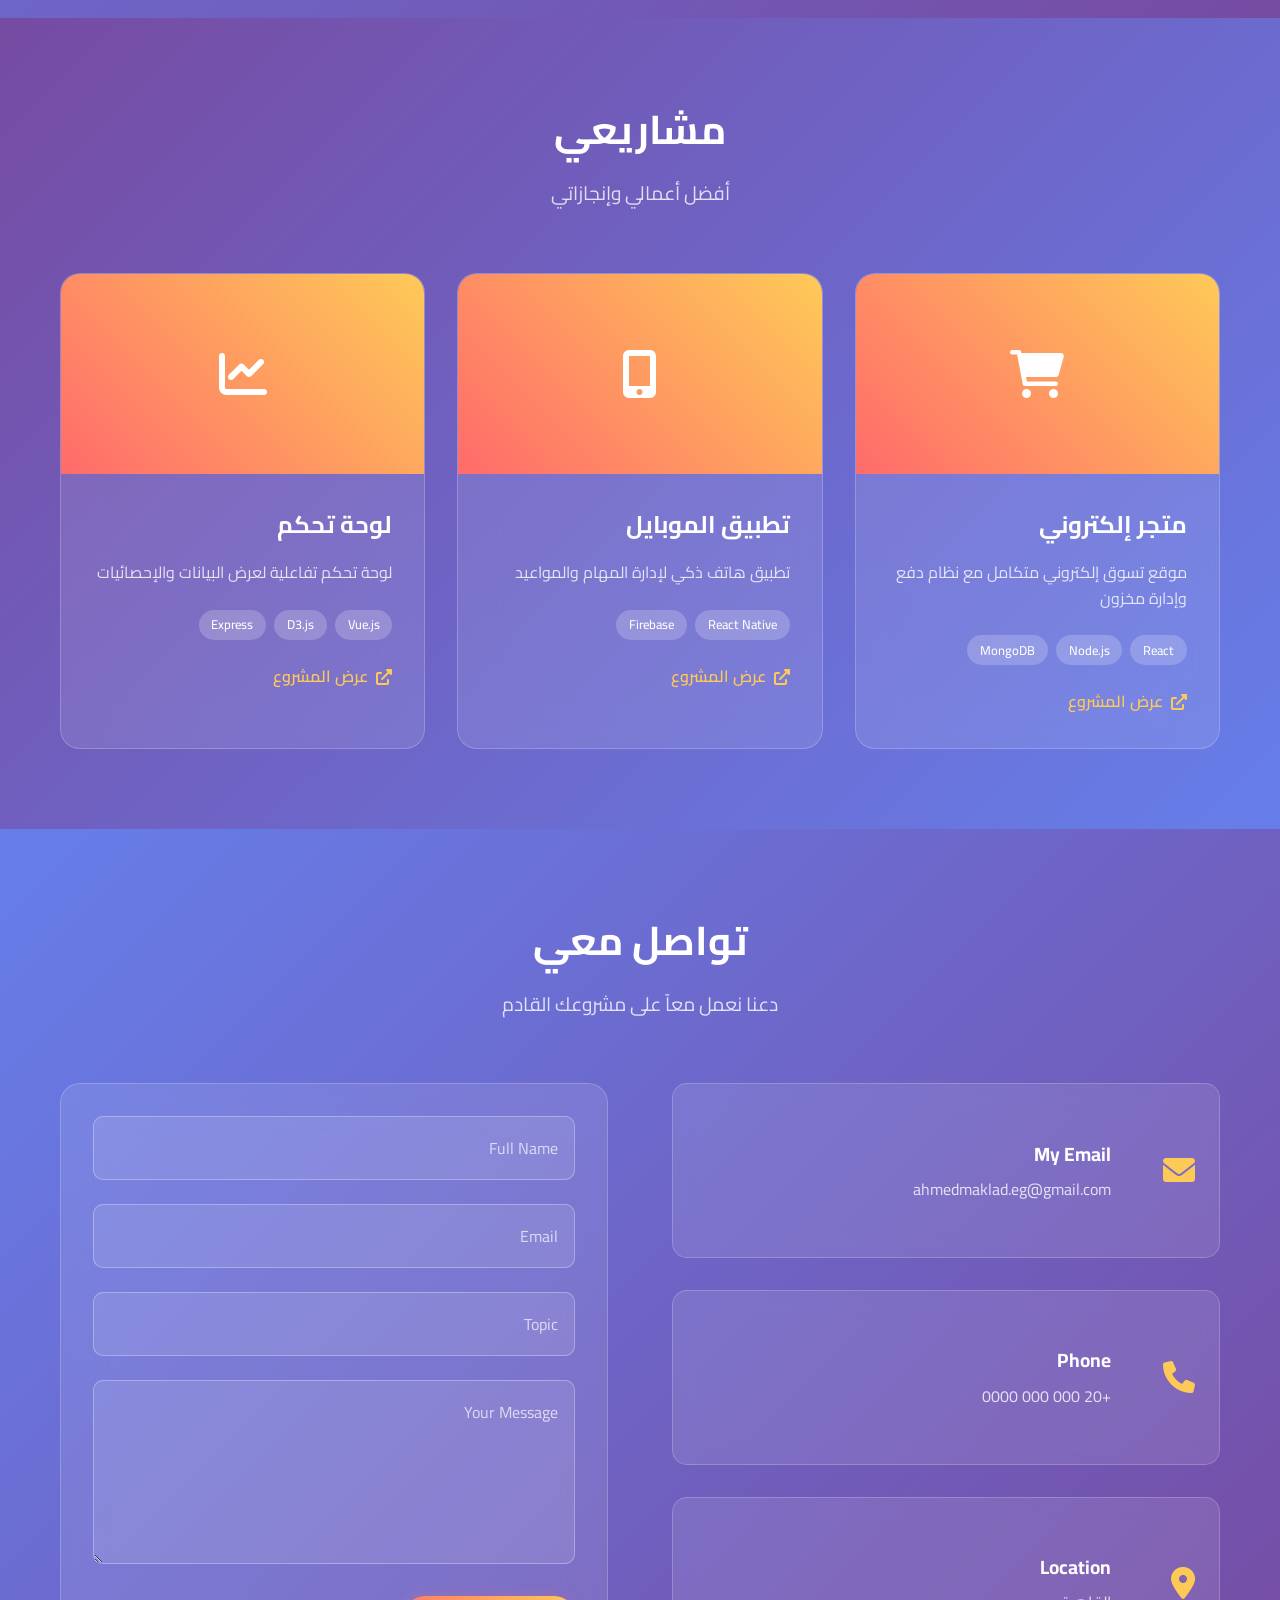
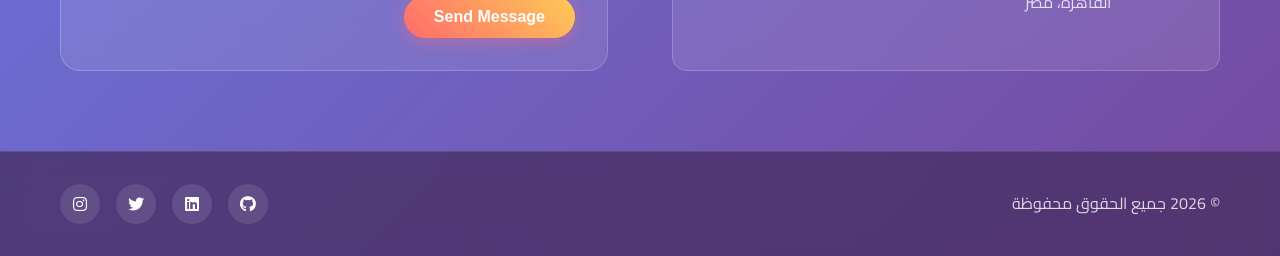
==== commit b780cd0b: "Update index.html" ====
--- a/index.html
+++ b/index.html
@@ -3,7 +3,7 @@
 <head>
     <meta charset="UTF-8">
     <meta name="viewport" content="width=device-width, initial-scale=1.0">
-    <title> صاوي </title>
+    <title> My Portfolio </title>
     <link rel="stylesheet" href="style.css">
     <link href="https://cdnjs.cloudflare.com/ajax/libs/font-awesome/6.0.0/css/all.min.css" rel="stylesheet">
     <link href="https://fonts.googleapis.com/css2?family=Cairo:wght@300;400;600;700&display=swap" rel="stylesheet">
@@ -13,7 +13,7 @@
     <nav class="navbar">
         <div class="nav-container">
             <div class="nav-logo">
-                <h2>دان من  غير ودان</h2>
+                <h2>Ahmed Maklad</h2>
             </div>
             <ul class="nav-menu">
                 <li class="nav-item">
@@ -47,7 +47,7 @@
                 <div class="hero-text">
                     <h1 class="hero-title">
                         <span class="typing-text">Welcome, I'm </span>
-                        <span class="highlight">ِيا نقيتها</span>
+                        <span class="highlight">ِAhmed maklad</span>
                     </h1>
                     <p class="hero-subtitle">Developer and creative desinger</p>
                     <p class="hero-description">
